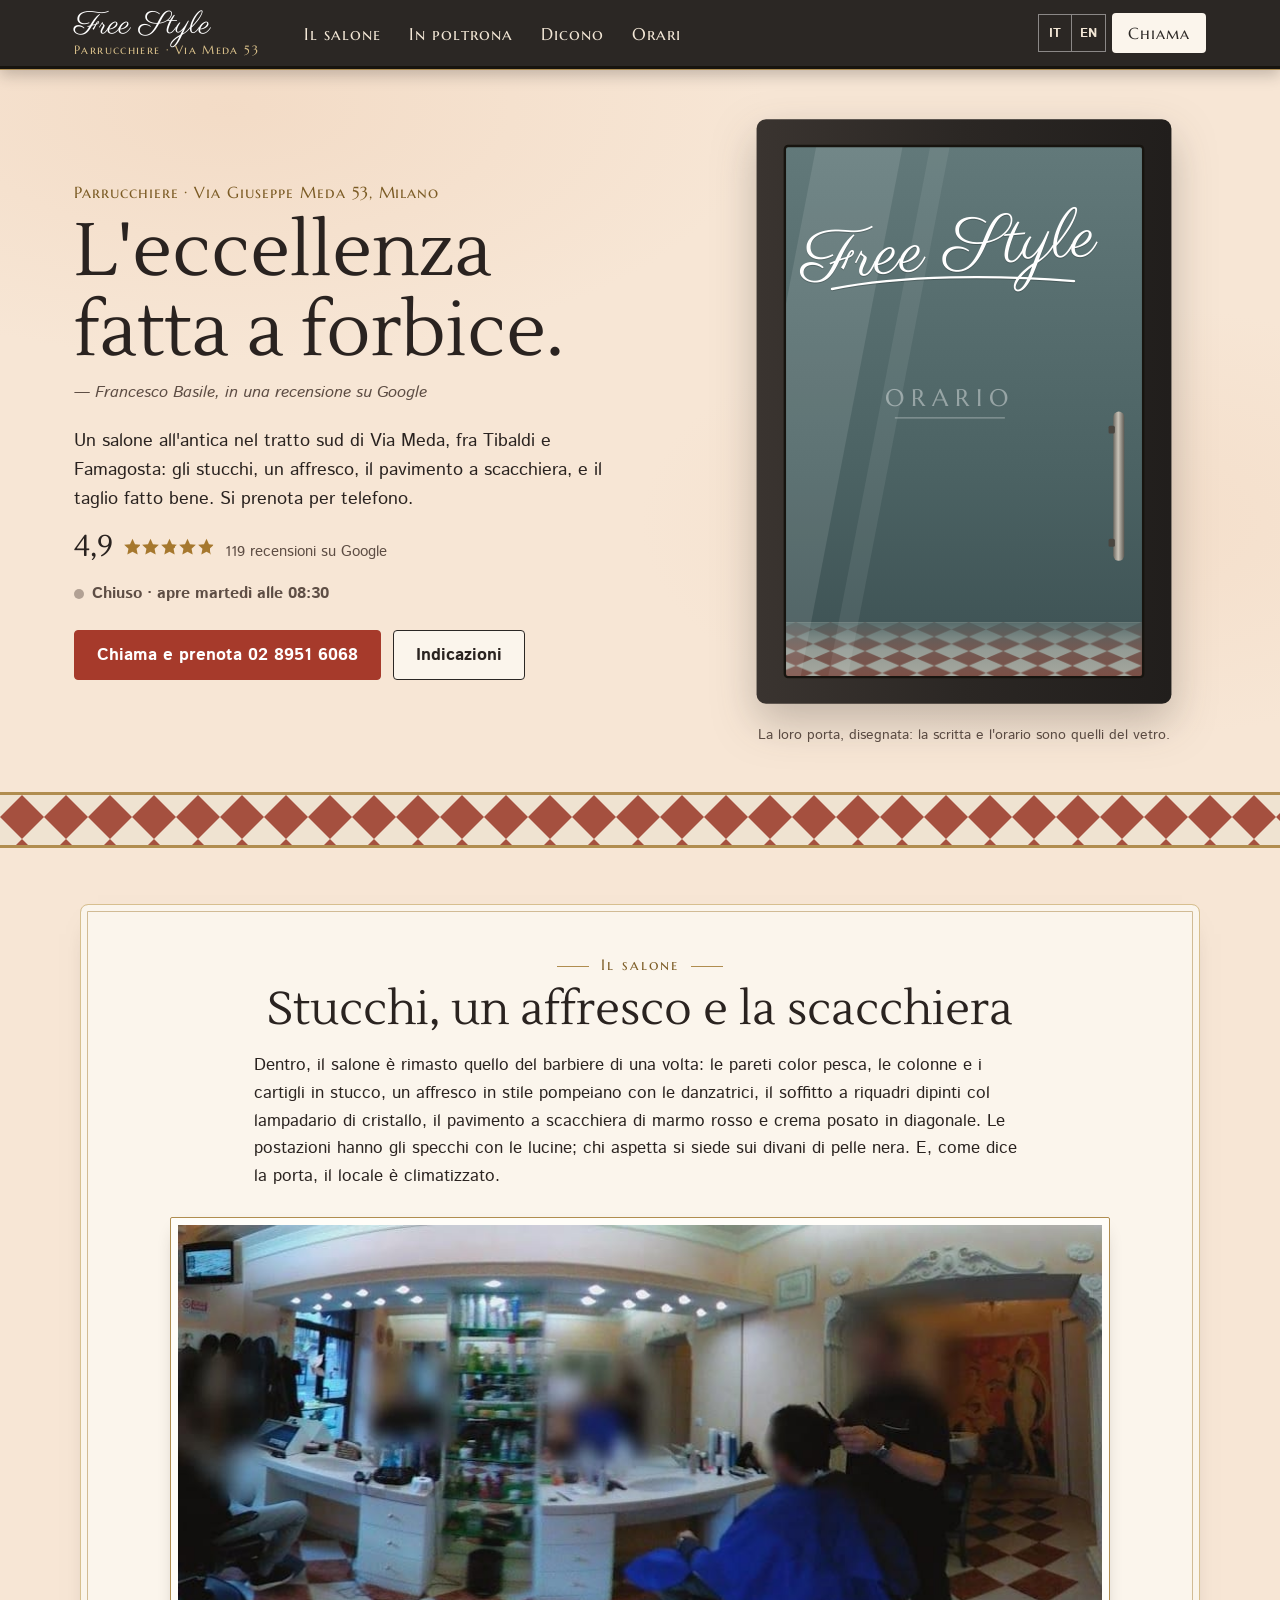
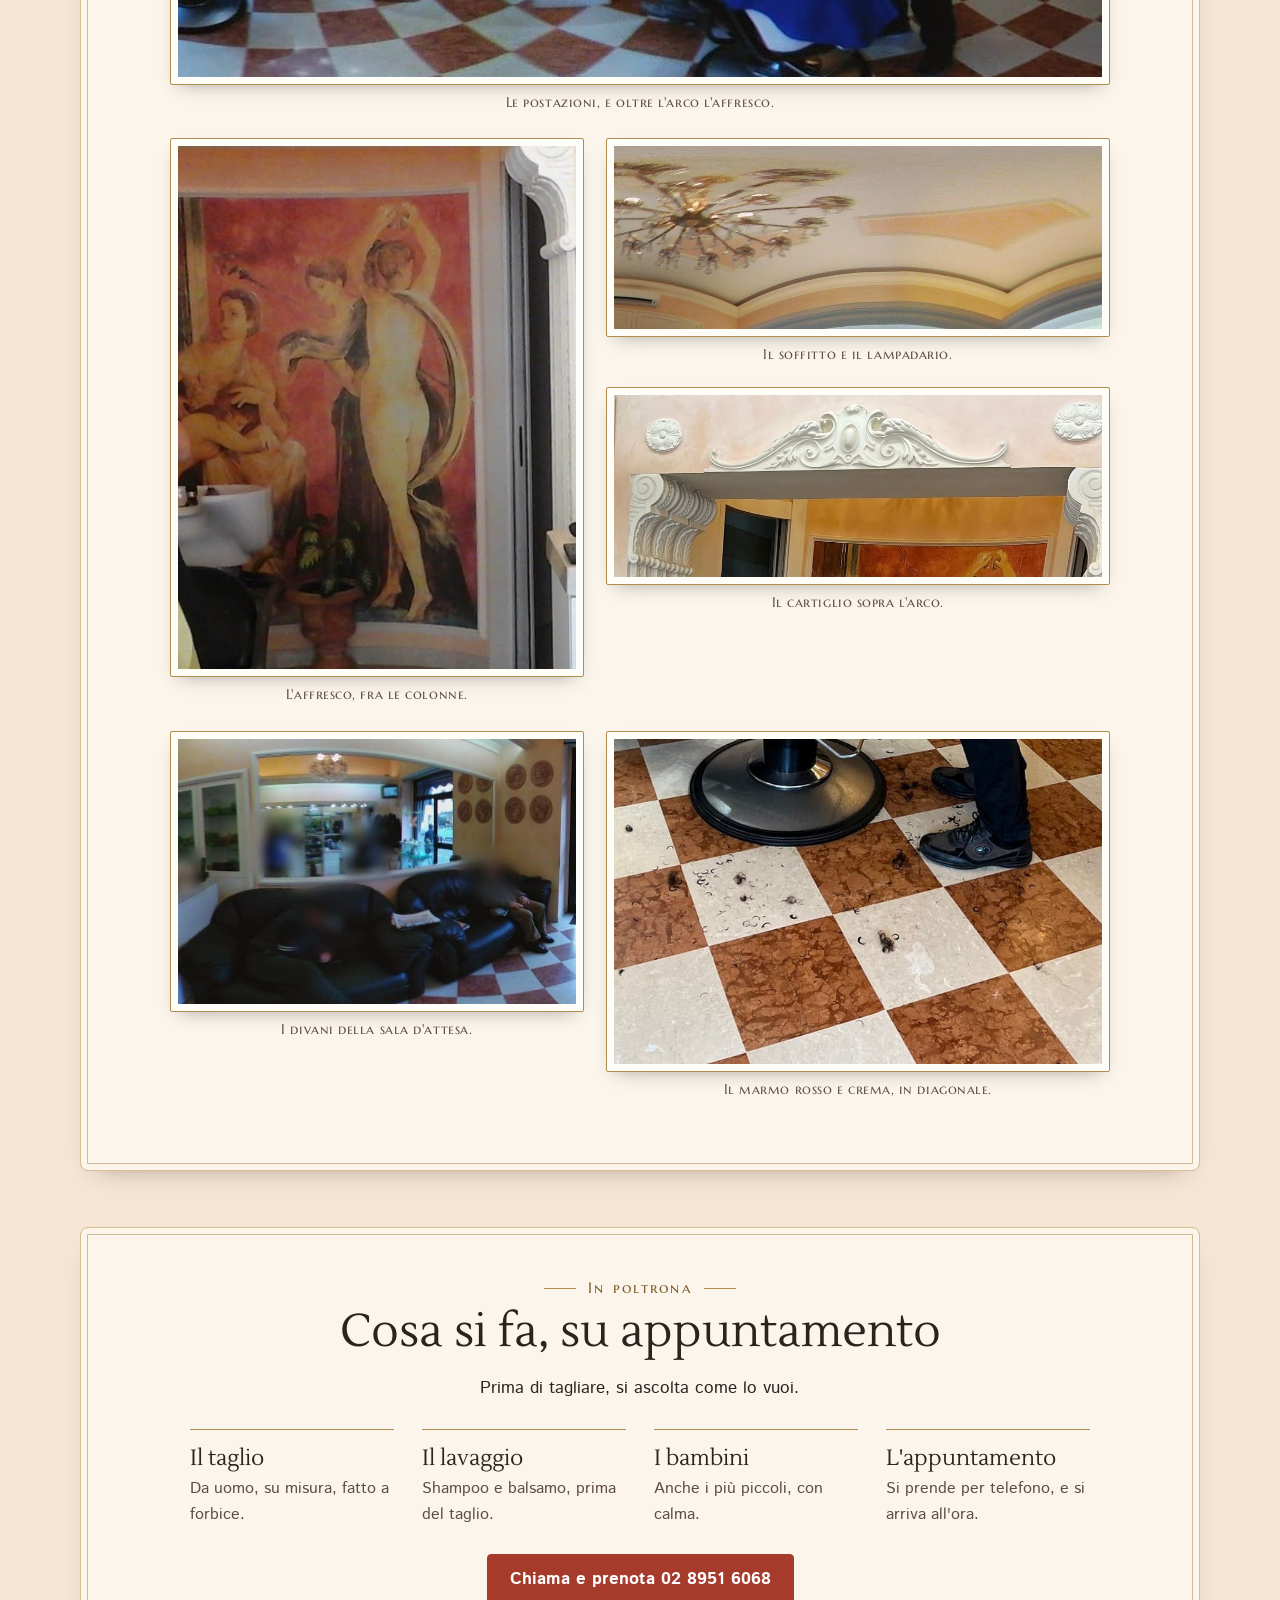
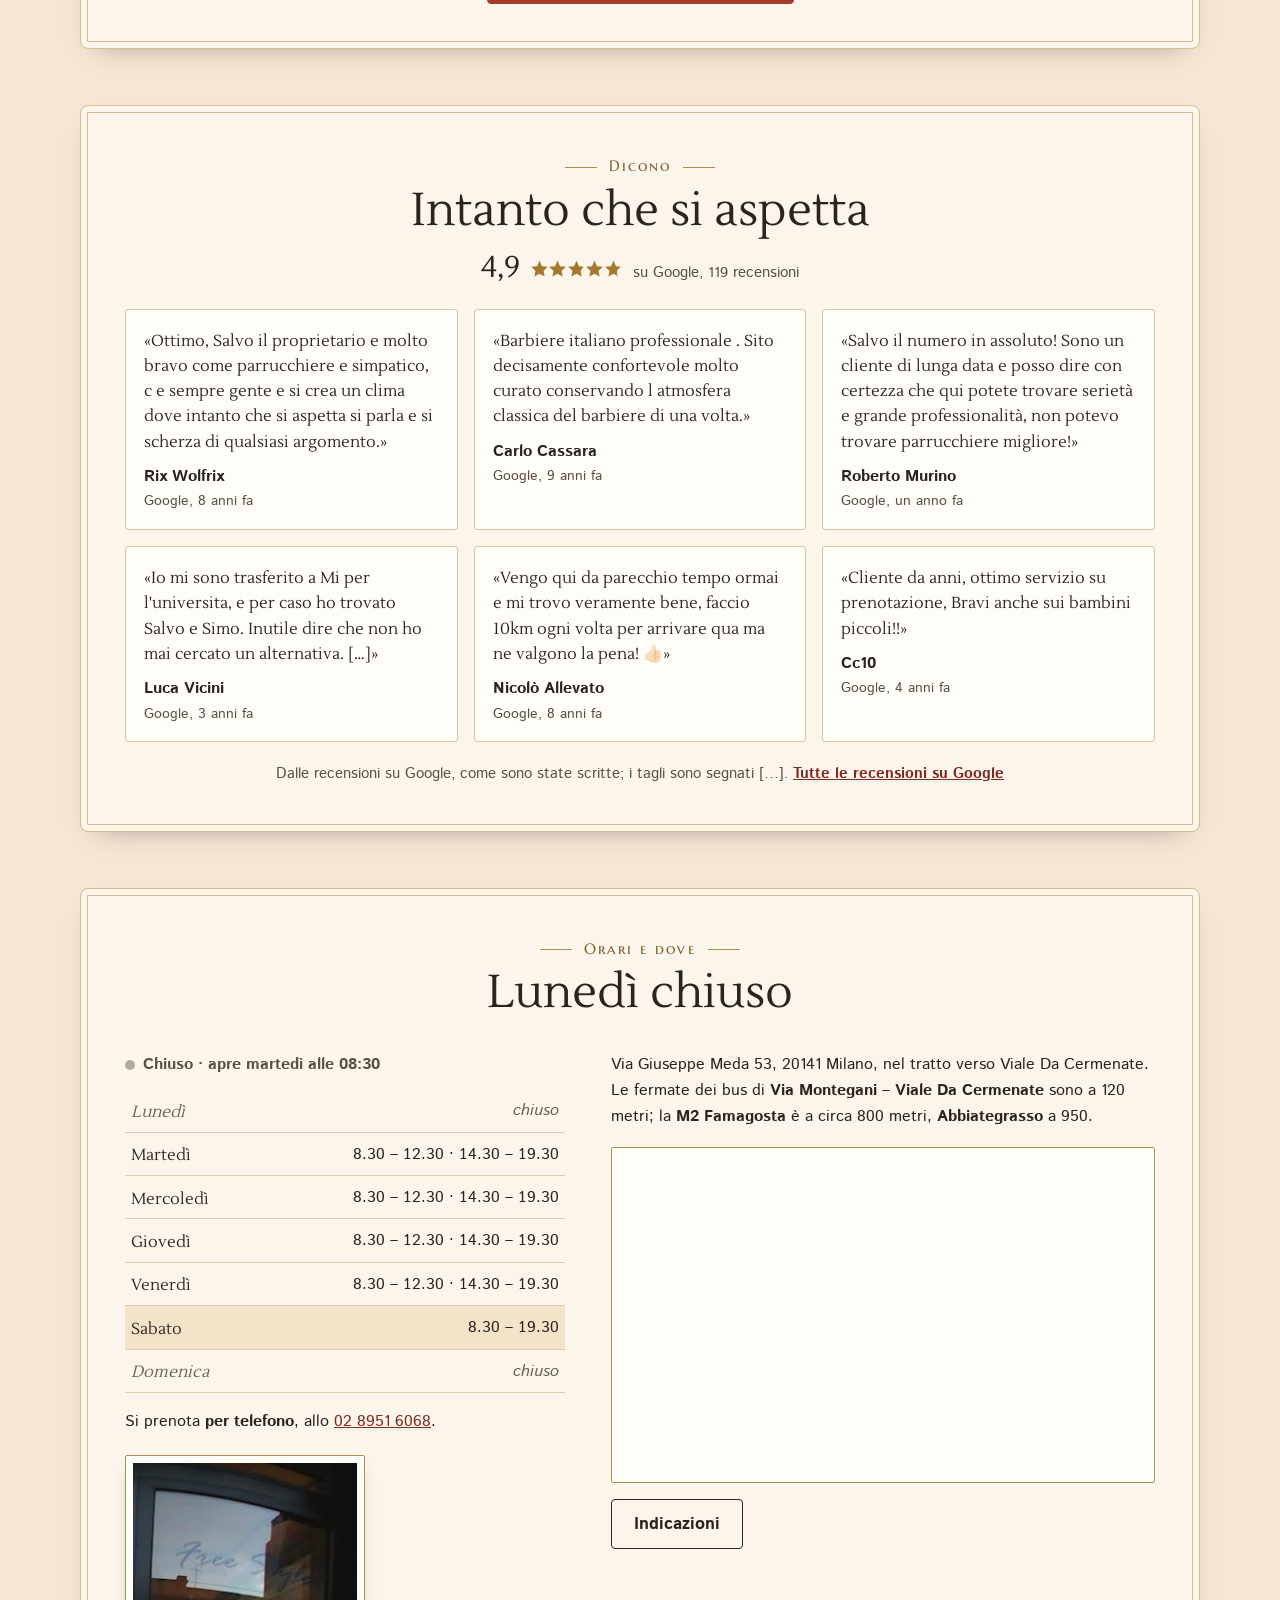
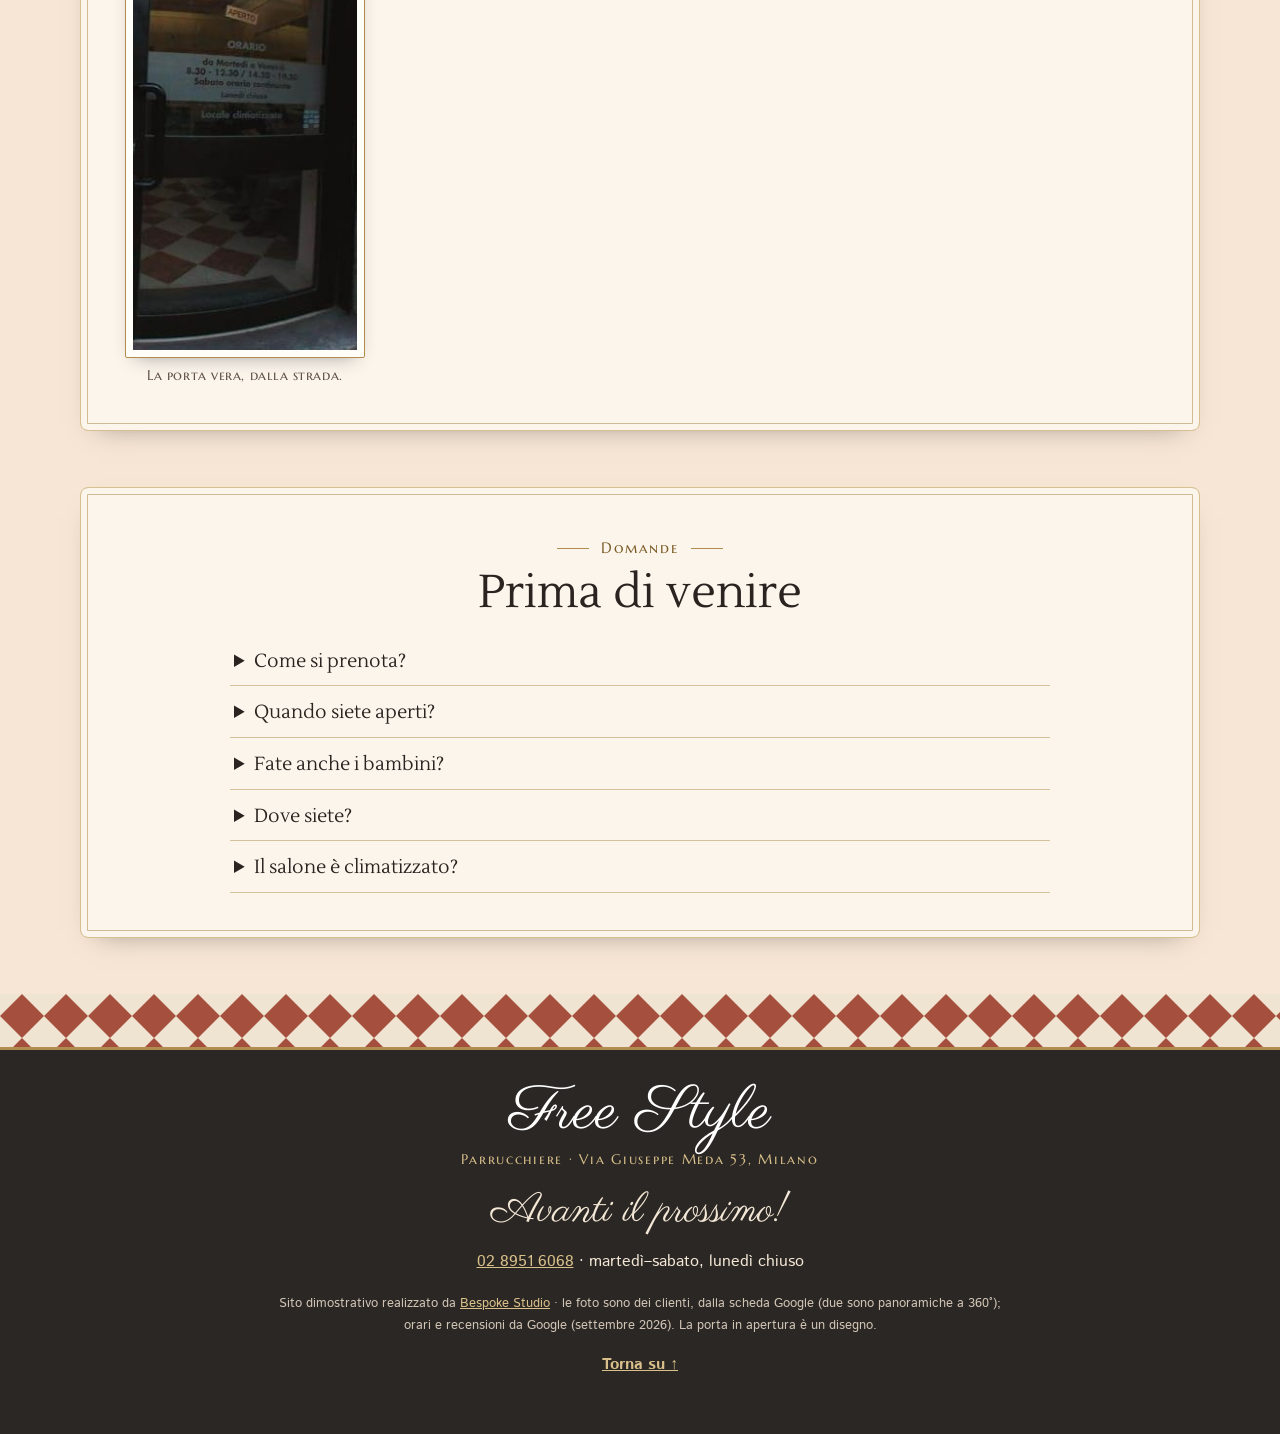
==== index.html @ cf5669c2 "Free Style Milano — l'eccellenza fatta a forbice Il parrucchiere di Via Giuseppe Meda 53: il nome è " ====
<!DOCTYPE html>
<html lang="it" class="no-js">
<head>
<meta charset="utf-8">
<meta name="viewport" content="width=device-width, initial-scale=1">
<script>(function(){var r=document.documentElement;r.classList.remove('no-js');
/* la firma: finché main.js non parte il vetro della porta è vuoto; se il codice non arriva, dopo 2,5 s va allo stato finale */
try{if(!matchMedia('(prefers-reduced-motion: reduce)').matches){r.classList.add('firma-attesa');window.__attesaPorta=setTimeout(function(){r.classList.remove('firma-attesa')},2500)}}catch(e){}})()</script>
<title>Free Style Milano — Parrucchiere in Via Giuseppe Meda 53, Milano</title>
<meta name="description" content="Free Style, il parrucchiere di Via Giuseppe Meda 53 a Milano (Tibaldi, verso Famagosta): il taglio a forbice, il lavaggio, i bambini, in un salone all'antica. 4,9 su 119 recensioni. Si prenota allo 02 8951 6068.">
<link rel="canonical" href="https://rotenzark.github.io/free-style-via-meda/">
<meta property="og:type" content="website">
<meta property="og:title" content="Free Style Milano — L'eccellenza fatta a forbice.">
<meta property="og:description" content="Il parrucchiere di Via Giuseppe Meda 53: un salone all'antica, con gli stucchi, un affresco e il pavimento a scacchiera. Si prenota per telefono.">
<meta property="og:image" content="https://rotenzark.github.io/free-style-via-meda/img/og.jpg">
<meta property="og:url" content="https://rotenzark.github.io/free-style-via-meda/">
<meta property="og:locale" content="it_IT">
<meta name="twitter:card" content="summary_large_image">
<meta name="theme-color" content="#2B2724">
<link rel="icon" href="img/favicon.svg" type="image/svg+xml">
<link rel="icon" href="img/favicon-32.png" sizes="32x32" type="image/png">
<link rel="apple-touch-icon" href="img/apple-touch-icon.png">
<link rel="preconnect" href="https://fonts.googleapis.com">
<link rel="preconnect" href="https://fonts.gstatic.com" crossorigin>
<link href="https://fonts.googleapis.com/css2?family=Istok+Web:ital,wght@0,400;0,700;1,400&amp;family=Lustria&amp;family=Marcellus+SC&amp;family=Parisienne&amp;display=swap" rel="stylesheet">
<link rel="stylesheet" href="css/styles.css?v=1">
<script src="https://cdn.jsdelivr.net/npm/gsap@3.12.5/dist/gsap.min.js" defer></script>
<script src="https://cdn.jsdelivr.net/npm/gsap@3.12.5/dist/ScrollTrigger.min.js" defer></script>
<script src="js/main.js?v=1" defer></script>
<script type="application/ld+json">
{"@context":"https://schema.org","@type":"HairSalon","name":"Free Style Milano","description":"Parrucchiere in Via Giuseppe Meda 53 a Milano, tra Tibaldi e Famagosta: il taglio a forbice, il lavaggio, i bambini, in un salone all'antica.","url":"https://rotenzark.github.io/free-style-via-meda/","image":"https://rotenzark.github.io/free-style-via-meda/img/og.jpg","telephone":"+39 02 8951 6068","address":{"@type":"PostalAddress","streetAddress":"Via Giuseppe Meda 53","postalCode":"20141","addressLocality":"Milano","addressRegion":"MI","addressCountry":"IT"},"geo":{"@type":"GeoCoordinates","latitude":45.43853,"longitude":9.17855},"openingHoursSpecification":[{"@type":"OpeningHoursSpecification","dayOfWeek":["Tuesday","Wednesday","Thursday","Friday"],"opens":"08:30","closes":"12:30"},{"@type":"OpeningHoursSpecification","dayOfWeek":["Tuesday","Wednesday","Thursday","Friday"],"opens":"14:30","closes":"19:30"},{"@type":"OpeningHoursSpecification","dayOfWeek":"Saturday","opens":"08:30","closes":"19:30"}],"aggregateRating":{"@type":"AggregateRating","ratingValue":"4.9","reviewCount":"119","bestRating":"5"}}
</script>
<script type="application/ld+json">
{"@context":"https://schema.org","@type":"FAQPage","mainEntity":[
{"@type":"Question","name":"Come si prenota da Free Style?","acceptedAnswer":{"@type":"Answer","text":"Per telefono, allo 02 8951 6068."}},
{"@type":"Question","name":"Quando è aperto Free Style?","acceptedAnswer":{"@type":"Answer","text":"Dal martedì al venerdì dalle 8.30 alle 12.30 e dalle 14.30 alle 19.30, il sabato con orario continuato dalle 8.30 alle 19.30. Il lunedì e la domenica è chiuso."}},
{"@type":"Question","name":"Fate anche i bambini?","acceptedAnswer":{"@type":"Answer","text":"Sì, anche i più piccoli."}},
{"@type":"Question","name":"Dove si trova il salone?","acceptedAnswer":{"@type":"Answer","text":"In Via Giuseppe Meda 53, nel tratto verso Viale Da Cermenate: le fermate dei bus di Via Montegani sono a 120 metri, la M2 Famagosta a circa 800 metri."}},
{"@type":"Question","name":"Il salone è climatizzato?","acceptedAnswer":{"@type":"Answer","text":"Sì, lo dice anche la porta: locale climatizzato."}}
]}
</script>
</head>
<body>

<a class="salta" href="#contenuto" data-i18n="m.salta">Vai al contenuto</a>

<header class="telaio" id="testata">
  <div class="telaio__dentro">
    <a class="marchio" href="#inizio" aria-label="Free Style Milano, torna all'inizio" data-i18n-aria="m.top">
      <span class="marchio__nome" aria-hidden="true">Free Style</span>
      <span class="marchio__sotto" aria-hidden="true" data-i18n="m.sotto">Parrucchiere · Via Meda 53</span>
    </a>
    <nav id="mainNav" class="voci" aria-label="Le sezioni" data-i18n-aria="m.nav">
      <a href="#salone" data-i18n="n.salone">Il salone</a>
      <a href="#poltrona" data-i18n="n.poltrona">In poltrona</a>
      <a href="#dicono" data-i18n="n.dicono">Dicono</a>
      <a href="#orari" data-i18n="n.orari">Orari</a>
    </nav>
    <div class="telaio__azioni">
      <div class="lingue" role="group" aria-label="Lingua" data-i18n-aria="m.lingua">
        <button type="button" data-lang="it" aria-pressed="true">IT</button>
        <button type="button" data-lang="en" aria-pressed="false">EN</button>
      </div>
      <a class="chiama" href="tel:+390289516068" data-i18n="t.chiama">Chiama</a>
      <button id="burger" class="burger" type="button" aria-expanded="false" aria-controls="menuMobile" aria-label="Apri il menu" data-i18n-aria="m.menu"><span></span><span></span><span></span></button>
    </div>
  </div>
</header>

<nav id="menuMobile" class="menu-mobile" hidden aria-label="Le sezioni" data-i18n-aria="m.nav">
  <a href="#salone" data-i18n="n.salone">Il salone</a>
  <a href="#poltrona" data-i18n="n.poltrona">In poltrona</a>
  <a href="#dicono" data-i18n="n.dicono">Dicono</a>
  <a href="#orari" data-i18n="n.orariDove">Orari e dove</a>
  <a href="#domande" data-i18n="n.domande">Domande</a>
  <a class="menu-mobile__chiama" href="tel:+390289516068"><span data-i18n="t.chiama">Chiama</span> <span class="intero">02 8951 6068</span></a>
</nav>

<main id="contenuto">

  <!-- ══════ L'APERTURA: le parole di un cliente e la loro porta ══════ -->
  <section id="inizio" class="apertura" aria-labelledby="titolo">
    <div class="apertura__testo">
      <p class="apertura__sopra" data-i18n="h.sopra">Parrucchiere · Via Giuseppe Meda 53, Milano</p>
      <h1 id="titolo" class="apertura__titolo" data-i18n="h.titolo">L'eccellenza fatta a forbice.</h1>
      <p class="apertura__chi" data-i18n="h.chi">Francesco Basile, in una recensione su Google</p>
      <p class="apertura__frase" data-i18n="h.testo">Un salone all'antica nel tratto sud di Via Meda, fra Tibaldi e Famagosta: gli stucchi, un affresco, il pavimento a scacchiera, e il taglio fatto bene. Si prenota per telefono.</p>
      <p class="voto"><b class="voto__n">4,9</b> <span class="stelle" aria-hidden="true" style="--voto:.98"></span> <span class="voto__su" data-i18n="h.voto">119 recensioni su Google</span></p>
      <p class="stato" id="orarioStato">Martedì–venerdì 8.30–12.30 e 14.30–19.30, sabato 8.30–19.30</p>
      <div class="apertura__azioni">
        <a class="bottone bottone--pieno" href="tel:+390289516068"><span data-i18n="h.chiama">Chiama e prenota</span>&nbsp;<span class="intero">02 8951 6068</span></a>
        <a class="bottone" href="https://www.google.com/maps/dir/?api=1&amp;destination=Free+Style+Milano%2C+Via+Giuseppe+Meda+53%2C+Milano" target="_blank" rel="noopener" data-i18n="h.indicazioni">Indicazioni</a>
      </div>
    </div>
    <figure class="porta" id="porta" data-firma="fatta">
      <div class="porta__cornice">
        <!--PORTA--><svg class="porta__svg" viewBox="0 0 560 760" role="img" aria-labelledby="portaTitolo portaDesc" xmlns="http://www.w3.org/2000/svg">
  <title id="portaTitolo" data-i18n="po.titolo">La porta di Free Style, in Via Giuseppe Meda 53</title>
  <desc id="portaDesc" data-i18n="po.desc">La porta a vetri del salone, disegnata: sul vetro la scritta Free Style in corsivo bianco e l'adesivo dell'orario, da martedì a venerdì dalle 8.30 alle 12.30 e dalle 14.30 alle 19.30, il sabato orario continuato, il lunedì chiuso, locale climatizzato. Attraverso il vetro si vede il pavimento a scacchiera.</desc>
  <defs>
    <linearGradient id="vetroLuce" x1="0" y1="0" x2="0" y2="1"><stop offset="0" stop-color="#62797A"/><stop offset=".62" stop-color="#4B6263"/><stop offset="1" stop-color="#3C5052"/></linearGradient>
    <linearGradient id="telaioLuce" x1="0" y1="0" x2="1" y2="0"><stop offset="0" stop-color="#3A3430"/><stop offset=".5" stop-color="#2B2724"/><stop offset="1" stop-color="#211E1C"/></linearGradient>
    <linearGradient id="maniglia" x1="0" y1="0" x2="1" y2="0"><stop offset="0" stop-color="#6F6A62"/><stop offset=".45" stop-color="#C9C3B8"/><stop offset="1" stop-color="#5E5A53"/></linearGradient>
    <linearGradient id="sfumaPav" x1="0" y1="0" x2="0" y2="1"><stop offset="0" stop-color="#4B6263" stop-opacity=".92"/><stop offset=".5" stop-color="#4B6263" stop-opacity=".55"/><stop offset="1" stop-color="#3C5052" stop-opacity=".4"/></linearGradient>
    <clipPath id="luceVetro"><rect x="52" y="42" width="456" height="676" rx="4"/></clipPath>
    <pattern id="scacchi" width="44" height="44" patternUnits="userSpaceOnUse" patternTransform="translate(0 648) scale(1 .42)"><rect width="44" height="44" fill="#EDE2D2"/><path d="M22 0L44 22L22 44L0 22Z" fill="#A5503F"/></pattern>
  </defs>
  <rect class="porta__telaio" x="16" y="8" width="528" height="744" rx="12" fill="url(#telaioLuce)"/>
  <g clip-path="url(#luceVetro)">
    <rect x="52" y="42" width="456" height="676" fill="url(#vetroLuce)"/>
    <rect x="52" y="648" width="456" height="70" fill="url(#scacchi)"/>
    <rect x="52" y="648" width="456" height="70" fill="url(#sfumaPav)"/>
    <path class="porta__riflesso" d="M92 42L202 42L72 718L-38 718Z"/>
    <path class="porta__riflesso porta__riflesso--fino" d="M237 42L262 42L132 718L107 718Z"/>
  </g>
  <rect x="52" y="42" width="456" height="676" rx="4" fill="none" stroke="#17140F" stroke-width="3"/>
  <g class="porta__scritta" id="scritta"><text x="262" y="196" transform="rotate(-5 262 196)">Free Style</text><path class="porta__svolazzo" d="M112 224C202 206 322 206 420 214"/></g>
  <g class="porta__adesivo" id="adesivo"><line class="porta__filetto" x1="192" y1="388" x2="332" y2="388"/><text class="porta__riga" id="riga0" x="262" y="372" font-size="30" letter-spacing="9" data-i18n="po.orario">ORARIO</text><text class="porta__riga" id="riga1" x="262" y="424" font-size="23" letter-spacing="1" data-i18n="po.giorni">da Martedì a Venerdì</text><text class="porta__riga" id="riga2" x="262" y="460" font-size="25" letter-spacing="1" data-i18n="po.ore">8.30 - 12.30 / 14.30 - 19.30</text><text class="porta__riga" id="riga3" x="262" y="506" font-size="23" letter-spacing="1" data-i18n="po.sabato">Sabato orario continuato</text><text class="porta__riga" id="riga4" x="262" y="542" font-size="23" letter-spacing="1" data-i18n="po.lunedi">Lunedì chiuso</text><text class="porta__riga" id="riga5" x="262" y="622" font-size="19" letter-spacing="2" data-i18n="po.clima">Locale climatizzato</text></g>
  <rect class="porta__maniglia" x="470" y="380" width="14" height="190" rx="7" fill="url(#maniglia)"/>
  <rect x="464" y="398" width="8" height="10" rx="2" fill="#4A4640"/><rect x="464" y="542" width="8" height="10" rx="2" fill="#4A4640"/>
  <g class="porta__cartello cartello--chiuso" id="cartello" display="none" aria-hidden="true">
    <path class="porta__fili" d="M420 236L360 270M420 236L480 270"/>
    <rect class="porta__targa" x="344" y="270" width="152" height="54" rx="7"/>
    <rect class="porta__targa-bordo" x="349" y="275" width="142" height="44" rx="4"/>
    <text class="porta__stato" id="cartelloTesto" x="420" y="306">CHIUSO</text>
    <circle class="porta__ventosa" cx="420" cy="236" r="7"/>
  </g>
</svg><!--/PORTA-->
      </div>
      <figcaption class="porta__didascalia" data-i18n="po.nota">La loro porta, disegnata: la scritta e l'orario sono quelli del vetro.</figcaption>
    </figure>
  </section>

  <div class="scacchiera" aria-hidden="true"></div>

  <!-- ══════ IL SALONE ══════ -->
  <section id="salone" class="riquadro" aria-labelledby="saloneT">
    <p class="etichetta" data-i18n="s.etichetta">Il salone</p>
    <h2 id="saloneT" class="riquadro__titolo" data-i18n="s.titolo">Stucchi, un affresco e la scacchiera</h2>
    <p class="riquadro__testo" data-i18n="s.testo">Dentro, il salone è rimasto quello del barbiere di una volta: le pareti color pesca, le colonne e i cartigli in stucco, un affresco in stile pompeiano con le danzatrici, il soffitto a riquadri dipinti col lampadario di cristallo, il pavimento a scacchiera di marmo rosso e crema posato in diagonale. Le postazioni hanno gli specchi con le lucine; chi aspetta si siede sui divani di pelle nera. E, come dice la porta, il locale è climatizzato.</p>
    <figure class="reveal quadro quadro--largo"><button type="button" class="foto" data-full="img/salone.jpg" aria-label="Ingrandisci la foto" data-i18n-aria="m.ingrandisci"><img src="img/salone.jpg" width="920" height="450" alt="Il salone: le postazioni con gli specchi e le lucine, le mensole dei prodotti, le poltrone, il pavimento a scacchiera; in fondo, oltre l'arco, l'affresco." data-i18n-alt="a.salone"></button><figcaption data-i18n="c.salone">Le postazioni, e oltre l'arco l'affresco.</figcaption></figure>
    <div class="quadri">
      <figure class="reveal quadro quadro--alto"><button type="button" class="foto" data-full="img/affresco.jpg" aria-label="Ingrandisci la foto" data-i18n-aria="m.ingrandisci"><img src="img/affresco.jpg" width="540" height="710" alt="L'affresco in stile pompeiano: due danzatrici sul fondo rosso, accanto a una colonna ionica in stucco." data-i18n-alt="a.affresco"></button><figcaption data-i18n="c.affresco">L'affresco, fra le colonne.</figcaption></figure>
      <div class="quadri__colonna">
        <figure class="reveal quadro"><button type="button" class="foto" data-full="img/soffitto.jpg" aria-label="Ingrandisci la foto" data-i18n-aria="m.ingrandisci"><img src="img/soffitto.jpg" width="880" height="330" alt="Il soffitto a riquadri dipinti color pesca e il lampadario di cristallo." data-i18n-alt="a.soffitto"></button><figcaption data-i18n="c.soffitto">Il soffitto e il lampadario.</figcaption></figure>
        <figure class="reveal quadro"><button type="button" class="foto" data-full="img/stucchi.jpg" aria-label="Ingrandisci la foto" data-i18n-aria="m.ingrandisci"><img src="img/stucchi.jpg" width="910" height="340" alt="L'arco con le mensole a volute e il cartiglio in stucco; sotto, la cima dell'affresco." data-i18n-alt="a.stucchi"></button><figcaption data-i18n="c.stucchi">Il cartiglio sopra l'arco.</figcaption></figure>
      </div>
    </div>
    <div class="quadri quadri--due">
      <figure class="reveal quadro"><button type="button" class="foto" data-full="img/attesa.jpg" aria-label="Ingrandisci la foto" data-i18n-aria="m.ingrandisci"><img src="img/attesa.jpg" width="645" height="420" alt="La sala d'attesa: i divani di pelle nera, lo specchio lungo, i piatti decorativi alla parete." data-i18n-alt="a.attesa"></button><figcaption data-i18n="c.attesa">I divani della sala d'attesa.</figcaption></figure>
      <figure class="reveal quadro"><button type="button" class="foto" data-full="img/pavimento.jpg" aria-label="Ingrandisci la foto" data-i18n-aria="m.ingrandisci"><img src="img/pavimento.jpg" width="1200" height="448" alt="Il pavimento a scacchiera di marmo rosso e crema, posato in diagonale, con la base di una poltrona." data-i18n-alt="a.pavimento"></button><figcaption data-i18n="c.pavimento">Il marmo rosso e crema, in diagonale.</figcaption></figure>
    </div>
  </section>

  <!-- ══════ IN POLTRONA ══════ -->
  <section id="poltrona" class="riquadro" aria-labelledby="poltronaT">
    <p class="etichetta" data-i18n="p.etichetta">In poltrona</p>
    <h2 id="poltronaT" class="riquadro__titolo" data-i18n="p.titolo">Cosa si fa, su appuntamento</h2>
    <p class="riquadro__testo riquadro__testo--breve" data-i18n="p.testo">Prima di tagliare, si ascolta come lo vuoi.</p>
    <ul class="servizi">
      <li class="servizio"><h3 class="servizio__nome" data-i18n="p.taglio">Il taglio</h3><p data-i18n="p.taglioT">Da uomo, su misura, fatto a forbice.</p></li>
      <li class="servizio"><h3 class="servizio__nome" data-i18n="p.lavaggio">Il lavaggio</h3><p data-i18n="p.lavaggioT">Shampoo e balsamo, prima del taglio.</p></li>
      <li class="servizio"><h3 class="servizio__nome" data-i18n="p.bambini">I bambini</h3><p data-i18n="p.bambiniT">Anche i più piccoli, con calma.</p></li>
      <li class="servizio"><h3 class="servizio__nome" data-i18n="p.appuntamento">L'appuntamento</h3><p data-i18n="p.appuntamentoT">Si prende per telefono, e si arriva all'ora.</p></li>
    </ul>
    <p class="riquadro__azione"><a class="bottone bottone--pieno" href="tel:+390289516068"><span data-i18n="h.chiama">Chiama e prenota</span>&nbsp;<span class="intero">02 8951 6068</span></a></p>
  </section>

  <!-- ══════ DICONO ══════ -->
  <section id="dicono" class="riquadro" aria-labelledby="diconoT">
    <p class="etichetta" data-i18n="r.etichetta">Dicono</p>
    <h2 id="diconoT" class="riquadro__titolo" data-i18n="r.titolo">Intanto che si aspetta</h2>
    <p class="voto voto--centro"><b class="voto__n">4,9</b> <span class="stelle" aria-hidden="true" style="--voto:.98"></span> <span class="voto__su" data-i18n="r.voto">su Google, 119 recensioni</span></p>
    <ul class="recensioni">
      <li class="recensione reveal"><p class="recensione__testo">«Ottimo, Salvo il proprietario e molto bravo come parrucchiere e simpatico, c e sempre gente e si crea un clima dove intanto che si aspetta si parla e si scherza di qualsiasi argomento.»</p><p class="recensione__chi"><b>Rix Wolfrix</b> <span data-i18n="r.a8">Google, 8 anni fa</span></p></li>
      <li class="recensione reveal"><p class="recensione__testo">«Barbiere italiano professionale . Sito decisamente confortevole molto curato conservando l atmosfera classica del barbiere di una volta.»</p><p class="recensione__chi"><b>Carlo Cassara</b> <span data-i18n="r.a9">Google, 9 anni fa</span></p></li>
      <li class="recensione reveal"><p class="recensione__testo">«Salvo il numero in assoluto! Sono un cliente di lunga data e posso dire con certezza che qui potete trovare serietà e grande professionalità, non potevo trovare parrucchiere migliore!»</p><p class="recensione__chi"><b>Roberto Murino</b> <span data-i18n="r.a1">Google, un anno fa</span></p></li>
      <li class="recensione reveal"><p class="recensione__testo">«Io mi sono trasferito a Mi per l'universita, e per caso ho trovato Salvo e Simo. Inutile dire che non ho mai cercato un alternativa. […]»</p><p class="recensione__chi"><b>Luca Vicini</b> <span data-i18n="r.a3">Google, 3 anni fa</span></p></li>
      <li class="recensione reveal"><p class="recensione__testo">«Vengo qui da parecchio tempo ormai e mi trovo veramente bene, faccio 10km ogni volta per arrivare qua ma ne valgono la pena! 👍🏻»</p><p class="recensione__chi"><b>Nicolò Allevato</b> <span data-i18n="r.a8">Google, 8 anni fa</span></p></li>
      <li class="recensione reveal"><p class="recensione__testo">«Cliente da anni, ottimo servizio su prenotazione, Bravi anche sui bambini piccoli!!»</p><p class="recensione__chi"><b>Cc10</b> <span data-i18n="r.a4">Google, 4 anni fa</span></p></li>
    </ul>
    <p class="dicono__nota"><span data-i18n="r.nota">Dalle recensioni su Google, come sono state scritte; i tagli sono segnati […].</span> <a href="https://www.google.com/maps/search/?api=1&amp;query=Free+Style+Milano%2C+Via+Giuseppe+Meda+53%2C+Milano" target="_blank" rel="noopener" data-i18n="r.tutte">Tutte le recensioni su Google</a></p>
  </section>

  <!-- ══════ ORARI E DOVE ══════ -->
  <section id="orari" class="riquadro" aria-labelledby="orariT">
    <p class="etichetta" data-i18n="o.etichetta">Orari e dove</p>
    <h2 id="orariT" class="riquadro__titolo" data-i18n="o.titolo">Lunedì chiuso</h2>
    <div class="orari">
      <div>
        <p class="stato" id="orarioStato2" aria-hidden="true"></p>
        <table class="settimana">
          <caption class="visually-hidden" data-i18n="o.cap">Orari di apertura</caption>
          <tbody>
            <tr data-day="1" class="chiuso"><th scope="row" data-i18n="g.lun">Lunedì</th><td data-i18n="g.chiuso">chiuso</td></tr>
            <tr data-day="2"><th scope="row" data-i18n="g.mar">Martedì</th><td><span class="intero">8.30 – 12.30</span> · <span class="intero">14.30 – 19.30</span></td></tr>
            <tr data-day="3"><th scope="row" data-i18n="g.mer">Mercoledì</th><td><span class="intero">8.30 – 12.30</span> · <span class="intero">14.30 – 19.30</span></td></tr>
            <tr data-day="4"><th scope="row" data-i18n="g.gio">Giovedì</th><td><span class="intero">8.30 – 12.30</span> · <span class="intero">14.30 – 19.30</span></td></tr>
            <tr data-day="5"><th scope="row" data-i18n="g.ven">Venerdì</th><td><span class="intero">8.30 – 12.30</span> · <span class="intero">14.30 – 19.30</span></td></tr>
            <tr data-day="6"><th scope="row" data-i18n="g.sab">Sabato</th><td>8.30 – 19.30</td></tr>
            <tr data-day="0" class="chiuso"><th scope="row" data-i18n="g.dom">Domenica</th><td data-i18n="g.chiuso">chiuso</td></tr>
          </tbody>
        </table>
        <p data-i18n="o.prenota">Si prenota <b>per telefono</b>, allo <a href="tel:+390289516068" class="intero">02 8951 6068</a>.</p>
        <figure class="reveal quadro quadro--porta"><button type="button" class="foto" data-full="img/porta.jpg" aria-label="Ingrandisci la foto" data-i18n-aria="m.ingrandisci"><img src="img/porta.jpg" width="230" height="500" alt="La porta vera, dalla strada: il vetro con la scritta Free Style, il cartellino e l'adesivo dell'orario." data-i18n-alt="a.porta"></button><figcaption data-i18n="c.porta">La porta vera, dalla strada.</figcaption></figure>
      </div>
      <div>
        <p data-i18n="o.dove">Via Giuseppe Meda 53, 20141 Milano, nel tratto verso Viale Da Cermenate. Le fermate dei bus di <b>Via Montegani – Viale Da Cermenate</b> sono a 120 metri; la <b>M2 Famagosta</b> è a circa 800 metri, <b>Abbiategrasso</b> a 950.</p>
        <div class="mappa reveal">
          <iframe title="Mappa: Free Style Milano, Via Giuseppe Meda 53, Milano" data-i18n-title="o.mappa" src="https://maps.google.com/maps?q=Free%20Style%20Milano%2C%20Via%20Giuseppe%20Meda%2053%2C%20Milano&amp;z=16&amp;output=embed" width="600" height="360" loading="lazy" referrerpolicy="no-referrer-when-downgrade"></iframe>
        </div>
        <p class="orari__azioni"><a class="bottone" href="https://www.google.com/maps/dir/?api=1&amp;destination=Free+Style+Milano%2C+Via+Giuseppe+Meda+53%2C+Milano" target="_blank" rel="noopener" data-i18n="h.indicazioni">Indicazioni</a></p>
      </div>
    </div>
  </section>

  <!-- ══════ DOMANDE ══════ -->
  <section id="domande" class="riquadro" aria-labelledby="domandeT">
    <p class="etichetta" data-i18n="q.etichetta">Domande</p>
    <h2 id="domandeT" class="riquadro__titolo" data-i18n="q.titolo">Prima di venire</h2>
    <div class="domande">
      <details><summary data-i18n="q.1">Come si prenota?</summary><p data-i18n="q.1r">Per telefono, allo 02 8951 6068.</p></details>
      <details><summary data-i18n="q.2">Quando siete aperti?</summary><p data-i18n="q.2r">Dal martedì al venerdì dalle 8.30 alle 12.30 e dalle 14.30 alle 19.30, il sabato con orario continuato dalle 8.30 alle 19.30. Il lunedì e la domenica siamo chiusi.</p></details>
      <details><summary data-i18n="q.3">Fate anche i bambini?</summary><p data-i18n="q.3r">Sì, anche i più piccoli.</p></details>
      <details><summary data-i18n="q.4">Dove siete?</summary><p data-i18n="q.4r">In Via Giuseppe Meda 53, nel tratto verso Viale Da Cermenate: le fermate dei bus di Via Montegani sono a 120 metri, la M2 Famagosta a circa 800 metri.</p></details>
      <details><summary data-i18n="q.5">Il salone è climatizzato?</summary><p data-i18n="q.5r">Sì, lo dice anche la porta: locale climatizzato.</p></details>
    </div>
  </section>

</main>

<footer class="piede">
  <div class="scacchiera scacchiera--soglia" aria-hidden="true"></div>
  <div class="piede__dentro">
    <p class="piede__nome">Free Style</p>
    <p class="piede__sotto" data-i18n="z.sotto">Parrucchiere · Via Giuseppe Meda 53, Milano</p>
    <p class="piede__frase" data-i18n="z.frase">Avanti il prossimo!</p>
    <p class="piede__dove"><a href="tel:+390289516068" class="intero">02 8951 6068</a> · <span data-i18n="z.orario">martedì–sabato, lunedì chiuso</span></p>
    <p class="piede__cred" data-i18n="z.cred">Sito dimostrativo realizzato da <a href="https://bespokestud.io" rel="noopener">Bespoke Studio</a> · le foto sono dei clienti, dalla scheda Google (due sono panoramiche a 360°); orari e recensioni da Google (settembre 2026). La porta in apertura è un disegno.</p>
    <p><a class="piede__su" href="#inizio" data-i18n="z.su">Torna su ↑</a></p>
  </div>
</footer>

<div id="actionBar" class="action-bar">
  <a href="tel:+390289516068"><span data-i18n="t.chiama">Chiama</span></a>
  <a href="https://www.google.com/maps/dir/?api=1&amp;destination=Free+Style+Milano%2C+Via+Giuseppe+Meda+53%2C+Milano" target="_blank" rel="noopener"><span data-i18n="h.indicazioni">Indicazioni</span></a>
</div>

<div id="lightbox" hidden role="dialog" aria-modal="true" aria-label="Foto ingrandita" data-i18n-aria="m.lightbox">
  <button id="lightboxClose" type="button" aria-label="Chiudi" data-i18n-aria="m.chiudi">×</button>
  <img id="lightboxImg" src="" alt="">
</div>

</body>
</html>
---- css/styles.css ----
/* PLUMBING_V 1 — reset tecnico canonico (Toolkit/boilerplate/plumbing.css) */
[hidden] { display: none !important; }
img { max-width: 100%; height: auto; }
@media (prefers-reduced-motion: reduce) {
  *, *::before, *::after { animation-duration: 0.01ms !important; animation-iteration-count: 1 !important; transition-duration: 0.01ms !important; scroll-behavior: auto !important; }
}

/* ══════════ FREE STYLE MILANO — «L'eccellenza fatta a forbice.» ══════════
   Il nome è «Free Style», scritto a mano in corsivo sul vetro della loro porta; il salone è all'antica: pareti pesca, stucchi,
   un affresco pompeiano, il lampadario di cristallo, il pavimento a scacchiera di marmo rosso e crema in diagonale. La testata
   è il telaio scuro della porta, la firma in apertura è la porta stessa (_fsm_porta.mjs), i capitoli sono riquadri di stucco
   sul muro pesca, la scacchiera fa da soglia. */
:root {
  --muro: #F7E6D5;
  --muro-2: #F1D7C0;
  --stucco: #FBF5EC;
  --carta: #FFFDF8;
  --oro: #B08D4F;
  --oro-chiaro: #D9C08A;
  --oro-scuro: #7B5B24;
  --pompei: #A63A2B;
  --pompei-scuro: #7E2A1F;
  --telaio: #2B2724;
  --inchiostro: #2A2320;
  --inchiostro-2: #5E4E45;
  --verde: #2E6B4F;
  --f-titoli: 'Lustria', Georgia, 'Times New Roman', serif;
  --f-maiusc: 'Marcellus SC', 'Lustria', Georgia, serif;
  --f-corsivo: 'Parisienne', 'Segoe Script', 'Brush Script MT', cursive; /* solo parole, mai cifre */
  --f-testo: 'Istok Web', 'Segoe UI', Arial, sans-serif;
  --gutter: 16px;
  --testata-h: 64px;
  /* il pavimento: la scacchiera di marmo rosso e crema posata in diagonale (rombi) */
  --scacchi: url("data:image/svg+xml,%3Csvg xmlns='http://www.w3.org/2000/svg' width='44' height='44'%3E%3Crect width='44' height='44' fill='%23EFE3D1'/%3E%3Cpath d='M22 0L44 22L22 44L0 22Z' fill='%23A5503F'/%3E%3C/svg%3E");
}
@media (min-width: 760px) { :root { --gutter: 24px; } }

*, *::before, *::after { box-sizing: border-box; }
html { scroll-behavior: smooth; -webkit-text-size-adjust: 100%; }
/* il muro pesca, spatolato: due velature appena più calde */
body {
  margin: 0; color: var(--inchiostro); font: 400 1rem/1.65 var(--f-testo);
  background-color: var(--muro);
  background-image: radial-gradient(ellipse 60% 40% at 18% 12%, rgba(241, 215, 192, .7), transparent 70%), radial-gradient(ellipse 50% 35% at 85% 58%, rgba(241, 215, 192, .55), transparent 70%);
  background-attachment: fixed;
}
a { color: var(--pompei-scuro); }
b, strong { font-weight: 700; }
.salta { position: absolute; left: 12px; top: -60px; z-index: 100; padding: 10px 16px; background: #fff; color: var(--inchiostro); font-weight: 700; text-decoration: none; }
.salta:focus { top: 10px; }
.visually-hidden { position: absolute !important; width: 1px; height: 1px; overflow: hidden; clip: rect(0 0 0 0); white-space: nowrap; }
section[id] { scroll-margin-top: calc(var(--testata-h) + 14px); }
.intero { white-space: nowrap; }
:focus-visible { outline: 3px solid var(--pompei); outline-offset: 2px; }
/* finché i caratteri non arrivano il ripiego è più largo: una parola lunga va a capo invece di uscire (riserva-check, #233) */
h1, h2, h3, .marchio__nome, .piede__nome, .piede__frase { overflow-wrap: anywhere; }

/* ── la testata: il telaio scuro della porta ── */
.telaio { position: sticky; top: 0; z-index: 50; background: var(--telaio); color: #F3E7D6; border-bottom: 3px solid #17140F; box-shadow: 0 1px 0 var(--oro), 0 6px 14px rgba(43, 39, 36, .25); }
.telaio__dentro { display: flex; align-items: center; gap: 10px; max-width: 1180px; margin: 0 auto; padding: 8px var(--gutter); }
.marchio { display: flex; flex-direction: column; min-width: 0; flex: 1 1 auto; color: #fff; text-decoration: none; }
.marchio__nome { font: 400 1.75rem/1.1 var(--f-corsivo); color: #fff; }
.marchio__sotto { display: none; font: 400 .72rem/1.3 var(--f-maiusc); letter-spacing: .12em; color: var(--oro-chiaro); }
.voci { display: none; }
.telaio__azioni { margin-left: auto; display: flex; align-items: center; gap: 6px; flex: none; }
.lingue { display: flex; }
.lingue button { min-width: 34px; min-height: 38px; padding: 0 5px; border: 1px solid rgba(255, 255, 255, .45); background: transparent; color: #F3E7D6; font: 700 .82rem var(--f-testo); cursor: pointer; }
.lingue button + button { border-left: 0; }
.lingue button.is-on { background: #F3E7D6; color: var(--telaio); }
.chiama { display: none; align-items: center; min-height: 40px; padding: 0 16px; border-radius: 4px; background: var(--stucco); color: var(--telaio); font: 400 1rem var(--f-maiusc); letter-spacing: .06em; text-decoration: none; }
.chiama:hover { background: #fff; }
.burger { display: inline-flex; flex-direction: column; justify-content: center; gap: 5px; width: 44px; height: 44px; padding: 10px; border: 1px solid rgba(255, 255, 255, .45); border-radius: 4px; background: transparent; cursor: pointer; }
.burger span { display: block; height: 2px; background: #fff; transition: transform .2s, opacity .2s; }
.burger[aria-expanded="true"] span:nth-child(1) { transform: translateY(7px) rotate(45deg); }
.burger[aria-expanded="true"] span:nth-child(2) { opacity: 0; }
.burger[aria-expanded="true"] span:nth-child(3) { transform: translateY(-7px) rotate(-45deg); }
.menu-mobile { position: fixed; top: var(--testata-h); left: 0; right: 0; z-index: 49; max-height: calc(100vh - var(--testata-h)); overflow-y: auto; padding: 10px var(--gutter) 22px; background: var(--stucco); border-bottom: 3px solid var(--telaio); box-shadow: 0 10px 24px rgba(43, 39, 36, .3); }
.menu-mobile a { display: block; padding: 12px 2px 10px; border-bottom: 1px solid rgba(176, 141, 79, .4); color: var(--inchiostro); font: 400 1.25rem/1.3 var(--f-titoli); text-decoration: none; }
.menu-mobile__chiama { display: flex !important; justify-content: center; gap: 8px; margin-top: 14px; border: 0 !important; border-radius: 4px; background: var(--pompei); color: #fff !important; font-family: var(--f-maiusc) !important; }

/* ── l'apertura ── */
.apertura { display: grid; gap: 34px; max-width: 1180px; margin: 0 auto; padding: 32px var(--gutter) 34px; }
.apertura__sopra { margin: 0; font: 400 1rem/1.4 var(--f-maiusc); letter-spacing: .06em; color: var(--oro-scuro); }
.apertura__titolo { margin: 10px 0 8px; font: 400 clamp(2.6rem, 1.7rem + 3.9vw, 4.6rem)/1.08 var(--f-titoli); color: var(--inchiostro); text-wrap: balance; }
.apertura__chi { margin: 0 0 20px; font-style: italic; color: var(--inchiostro-2); }
.apertura__chi::before { content: '— '; }
.apertura__frase { max-width: 32em; margin: 0 0 18px; font-size: 1.1rem; }
.voto { display: flex; flex-wrap: wrap; align-items: baseline; gap: 2px 10px; margin: 0; }
.voto__n { font: 400 1.9rem/1 var(--f-titoli); color: var(--inchiostro); }
.voto__su { color: var(--inchiostro-2); font-size: .95rem; }
/* le stelle: una maschera SVG ripetuta e un gradiente fino a --voto (niente testo tagliato, #232) */
.stelle { --piena: #A6782E; --vuota: #DCCBB2; display: inline-block; width: 5.5em; height: 1.05em; font-size: 1.05rem; vertical-align: -.1em; background: linear-gradient(90deg, var(--piena) calc(var(--voto, 1) * 100%), var(--vuota) 0); -webkit-mask: url("data:image/svg+xml,%3Csvg xmlns='http://www.w3.org/2000/svg' viewBox='0 0 22 21'%3E%3Cpath d='M11 1l2.9 6.2 6.8.8-5 4.6 1.3 6.7L11 16l-6 3.3 1.3-6.7-5-4.6 6.8-.8z'/%3E%3C/svg%3E") 0 0 / 1.1em 1.05em repeat-x; mask: url("data:image/svg+xml,%3Csvg xmlns='http://www.w3.org/2000/svg' viewBox='0 0 22 21'%3E%3Cpath d='M11 1l2.9 6.2 6.8.8-5 4.6 1.3 6.7L11 16l-6 3.3 1.3-6.7-5-4.6 6.8-.8z'/%3E%3C/svg%3E") 0 0 / 1.1em 1.05em repeat-x; }
.stato { display: inline-flex; align-items: center; gap: 8px; margin: 16px 0 0; font-weight: 700; color: var(--inchiostro-2); }
.stato::before { content: ''; width: 10px; height: 10px; border-radius: 50%; background: currentColor; opacity: .45; flex: none; }
.stato.is-aperto::before { background: var(--verde); opacity: 1; box-shadow: 0 0 0 3px rgba(46, 107, 79, .22); }
.apertura__azioni { display: flex; flex-wrap: wrap; gap: 12px; margin-top: 22px; }
.bottone { display: inline-flex; align-items: center; justify-content: center; min-height: 50px; padding: 0 22px; border: 1.5px solid var(--telaio); border-radius: 4px; background: var(--stucco); color: var(--inchiostro); font: 700 1.04rem/1.1 var(--f-testo); text-decoration: none; transition: background .15s, color .15s; }
.bottone:hover { background: var(--telaio); color: #fff; }
.bottone--pieno { background: var(--pompei); border-color: var(--pompei); color: #fff; }
.bottone--pieno:hover { background: var(--pompei-scuro); border-color: var(--pompei-scuro); }

/* ── la firma: la porta ── */
.porta { margin: 0; }
.porta__cornice { max-width: 440px; margin: 0 auto; filter: drop-shadow(0 18px 22px rgba(43, 39, 36, .26)); }
.porta__svg { display: block; width: 100%; height: auto; }
.porta__didascalia { max-width: 30em; margin: 14px auto 0; font-size: .9rem; color: var(--inchiostro-2); text-align: center; }

/* ── la scacchiera: il pavimento fa da soglia ── */
.scacchiera { height: 56px; background: var(--scacchi) 0 0 / 44px 44px; border-top: 3px solid var(--oro); border-bottom: 3px solid var(--oro); }

/* ── i capitoli: riquadri di stucco sul muro ── */
.riquadro { width: min(1120px, 100% - 2 * var(--gutter)); margin: 40px auto; padding: 38px 20px 34px; border: 1px solid #D7BF8F; border-radius: 8px; background: var(--stucco); box-shadow: inset 0 0 0 6px var(--stucco), inset 0 0 0 7px rgba(176, 141, 79, .55), 0 12px 26px -18px rgba(43, 39, 36, .5); }
.etichetta { margin: 0; font: 400 .95rem/1.3 var(--f-maiusc); letter-spacing: .14em; color: var(--oro-scuro); text-align: center; }
.etichetta::before, .etichetta::after { content: ''; display: inline-block; width: 32px; height: 1px; margin: 0 12px; background: var(--oro); vertical-align: middle; }
.riquadro__titolo { margin: 8px 0 16px; font: 400 clamp(2rem, 1.5rem + 2vw, 2.9rem)/1.15 var(--f-titoli); text-align: center; text-wrap: balance; }
.riquadro__testo { max-width: 46em; margin: 0 auto 26px; font-size: 1.05rem; }
.riquadro__azione { margin: 26px 0 0; text-align: center; }
.riquadro__testo--breve { text-align: center; }

/* le foto: quadri appesi al muro, nella cornice d'oro sottile */
figure { margin: 0; }
.foto { display: block; width: 100%; padding: 7px; border: 1px solid var(--oro); border-radius: 2px; background: var(--carta); cursor: zoom-in; box-shadow: 0 8px 18px -10px rgba(43, 39, 36, .45); }
.foto img { display: block; width: 100%; height: 100%; object-fit: cover; }
.quadro figcaption { margin-top: 9px; font: 400 .86rem/1.35 var(--f-maiusc); letter-spacing: .04em; color: var(--inchiostro-2); text-align: center; }
.quadro--largo { max-width: 940px; margin: 0 auto 26px; }
.quadri { display: grid; gap: 22px; margin: 0 auto 26px; max-width: 940px; }
.quadri__colonna { display: grid; gap: 22px; align-content: start; }
.quadri--due .foto img { aspect-ratio: 3 / 2; }
.quadro--porta { max-width: 240px; margin: 20px 0 0; }

/* in poltrona */
.servizi { display: grid; gap: 18px 28px; max-width: 900px; margin: 0 auto; padding: 0; list-style: none; }
.servizio { padding-top: 14px; border-top: 1px solid var(--oro); }
.servizio__nome { margin: 0 0 4px; font: 400 1.4rem/1.25 var(--f-titoli); }
.servizio p { margin: 0; color: var(--inchiostro-2); }

/* dicono */
.voto--centro { justify-content: center; margin: 0 0 22px; }
.recensioni { display: grid; gap: 16px; margin: 0; padding: 0; list-style: none; }
.recensione { padding: 18px 18px 16px; border: 1px solid rgba(176, 141, 79, .5); border-radius: 4px; background: var(--carta); }
.recensione__testo { margin: 0 0 10px; font: 400 1.02rem/1.55 var(--f-titoli); }
.recensione__chi { margin: 0; font-size: .86rem; color: var(--inchiostro-2); }
.recensione__chi b { display: block; font-size: 1rem; color: var(--inchiostro); }
.dicono__nota { margin: 20px 0 0; font-size: .92rem; color: var(--inchiostro-2); text-align: center; }
.dicono__nota a { font-weight: 700; }

/* orari e dove */
.orari { display: grid; gap: 26px; }
.settimana { width: 100%; max-width: 440px; margin: 10px 0 16px; border-collapse: collapse; }
.settimana th { padding: 9px 6px 7px; text-align: left; font: 400 1.02rem/1.3 var(--f-titoli); }
.settimana td { padding: 9px 6px 7px; text-align: right; font-variant-numeric: tabular-nums; }
.settimana tr { border-bottom: 1px solid rgba(176, 141, 79, .4); }
.settimana tr.chiuso th, .settimana tr.chiuso td { color: #6E5E54; font-style: italic; }
.settimana tr.is-today { background: #F3E3C8; }
.orari__azioni { margin: 16px 0 0; }
.mappa { margin-top: 14px; padding: 7px; border: 1px solid var(--oro); border-radius: 2px; background: var(--carta); }
.mappa iframe { display: block; width: 100%; height: 320px; border: 0; }

/* domande */
.domande { max-width: 820px; margin: 0 auto; }
.domande details { border-bottom: 1px solid rgba(176, 141, 79, .5); }
.domande summary { padding: 14px 4px 12px; font: 400 1.18rem/1.3 var(--f-titoli); cursor: pointer; }
.domande details p { max-width: 46em; margin: 0 0 16px; padding: 0 4px; }

/* ── la chiusura: la soglia a scacchiera e il telaio ── */
.piede { margin-top: 50px; background: var(--telaio); color: #F3E7D6; }
.scacchiera--soglia { border-top: 0; }
.piede__dentro { max-width: 900px; margin: 0 auto; padding: 30px var(--gutter) 96px; text-align: center; }
.piede__nome { margin: 0; font: 400 clamp(2.8rem, 2.2rem + 2.6vw, 3.8rem)/1.1 var(--f-corsivo); color: #fff; }
.piede__sotto { margin: 4px 0 0; font: 400 .9rem/1.3 var(--f-maiusc); letter-spacing: .12em; color: var(--oro-chiaro); }
.piede__frase { margin: 18px 0 12px; font: 400 clamp(1.9rem, 1.5rem + 2vw, 2.6rem)/1.2 var(--f-corsivo); color: #F3E7D6; }
.piede__dove { margin: 0 0 16px; }
.piede a { color: var(--oro-chiaro); }
.piede__cred { max-width: 54em; margin: 0 auto 10px; font-size: .84rem; color: #CFC3B4; }
.piede__su { font-weight: 700; }

/* ── reveal (plumbing) ── */
.js .reveal { opacity: 0; }
.js .reveal.in-view { opacity: 1; }
html:not(.js) .reveal { opacity: 1; }
.reduced-motion .reveal { opacity: 1 !important; }

/* ── la barra e la lightbox ── */
.action-bar { position: fixed; left: 0; right: 0; bottom: 0; z-index: 40; display: grid; grid-template-columns: 1fr 1fr; background: var(--telaio); transform: translateY(100%); transition: transform .25s; }
.action-bar.is-visible { transform: translateY(0); }
.action-bar a { display: flex; align-items: center; justify-content: center; min-height: 54px; color: #fff; font: 400 1.1rem var(--f-maiusc); letter-spacing: .06em; text-decoration: none; }
.action-bar a:first-child { background: var(--pompei); }
#lightbox { position: fixed; inset: 0; z-index: 90; display: flex; align-items: center; justify-content: center; padding: 24px; background: rgba(43, 39, 36, .94); }
#lightbox[hidden] { display: none !important; }
#lightbox img { width: auto; max-width: min(1400px, 100%); max-height: 88vh; }
#lightboxClose { position: absolute; top: 14px; right: 16px; width: 48px; height: 48px; border: 1px solid rgba(255, 255, 255, .6); border-radius: 50%; background: transparent; color: #fff; font-size: 32px; line-height: 1; cursor: pointer; }

/* ── le larghezze ── */
@media (max-width: 359px) {
  .telaio__dentro { gap: 6px; }
  .marchio__nome { font-size: 1.55rem; }
  .lingue button { min-width: 31px; }
}
@media (min-width: 420px) {
  .marchio__sotto { display: block; }
}
@media (min-width: 560px) {
  .chiama { display: inline-flex; }
  .servizi { grid-template-columns: 1fr 1fr; }
  .quadri--due { grid-template-columns: 1fr 1fr; }
}
@media (min-width: 760px) {
  .action-bar { display: none; }
  .piede__dentro { padding-bottom: 40px; }
  .riquadro { margin: 56px auto; padding: 50px 44px 44px; }
  .quadri { grid-template-columns: minmax(0, .82fr) minmax(0, 1fr); }
  .recensioni { grid-template-columns: 1fr 1fr; }
  .orari { grid-template-columns: minmax(0, .9fr) minmax(0, 1.1fr); gap: 40px; }
}
@media (min-width: 1040px) {
  :root { --testata-h: 72px; }
  .telaio__dentro { gap: 16px; }
  .marchio { flex: none; }
  .marchio__nome { font-size: 2rem; }
  .voci { display: flex; flex-wrap: wrap; gap: 4px 26px; margin-left: 28px; }
  .voci a { padding: 4px 1px 2px; color: #F3E7D6; font: 400 1.05rem var(--f-maiusc); letter-spacing: .06em; text-decoration: none; }
  .voci a:hover, .voci a[aria-current="true"] { color: var(--oro-chiaro); text-decoration: underline; text-decoration-thickness: 1px; text-underline-offset: 6px; }
  .burger { display: none; }
  .apertura { grid-template-columns: minmax(0, 1fr) minmax(0, .82fr); align-items: center; gap: 56px; padding-top: 44px; padding-bottom: 44px; }
  .servizi { grid-template-columns: repeat(4, 1fr); }
  .recensioni { grid-template-columns: repeat(3, 1fr); }
}

/*PORTA*/
/* generato da _fsm_porta.mjs: il disegno della porta e il suo stato d'attesa, solo dentro .porta__svg */
.porta__riflesso { fill: #FFFFFF; opacity: .1; }
.porta__riflesso--fino { opacity: .07; }
.porta__scritta text { font: 400 88px 'Parisienne', 'Segoe Script', cursive; fill: #FFFFFF; text-anchor: middle; }
.porta__svolazzo { fill: none; stroke: #FFFFFF; stroke-width: 3; stroke-linecap: round; }
.porta__scritta { filter: drop-shadow(0 1px 1px rgba(20, 30, 30, .35)); }
.porta__riga { font-family: 'Marcellus SC', 'Lustria', Georgia, serif; fill: #FFFFFF; text-anchor: middle; }
.porta__filetto { stroke: #FFFFFF; stroke-width: 1.5; stroke-opacity: .85; }
.porta__fili { fill: none; stroke: #3A3430; stroke-width: 2; }
.porta__targa { fill: #FBF5EC; stroke: #2B2724; stroke-width: 2; }
.porta__targa-bordo { fill: none; stroke: #B08D4F; stroke-width: 1.5; }
.porta__stato { font: 400 27px 'Marcellus SC', 'Lustria', Georgia, serif; letter-spacing: 4px; text-anchor: middle; }
.cartello--aperto .porta__stato { fill: #2E6B4F; }
.cartello--chiuso .porta__stato { fill: #A63A2B; }
.porta__ventosa { fill: #D8D3CA; stroke: #8A857C; stroke-width: 2; }
.firma-attesa .porta__svg .porta__scritta, .firma-attesa .porta__svg .porta__adesivo, .firma-attesa .porta__svg .porta__cartello { opacity: 0; }
/*/PORTA*/
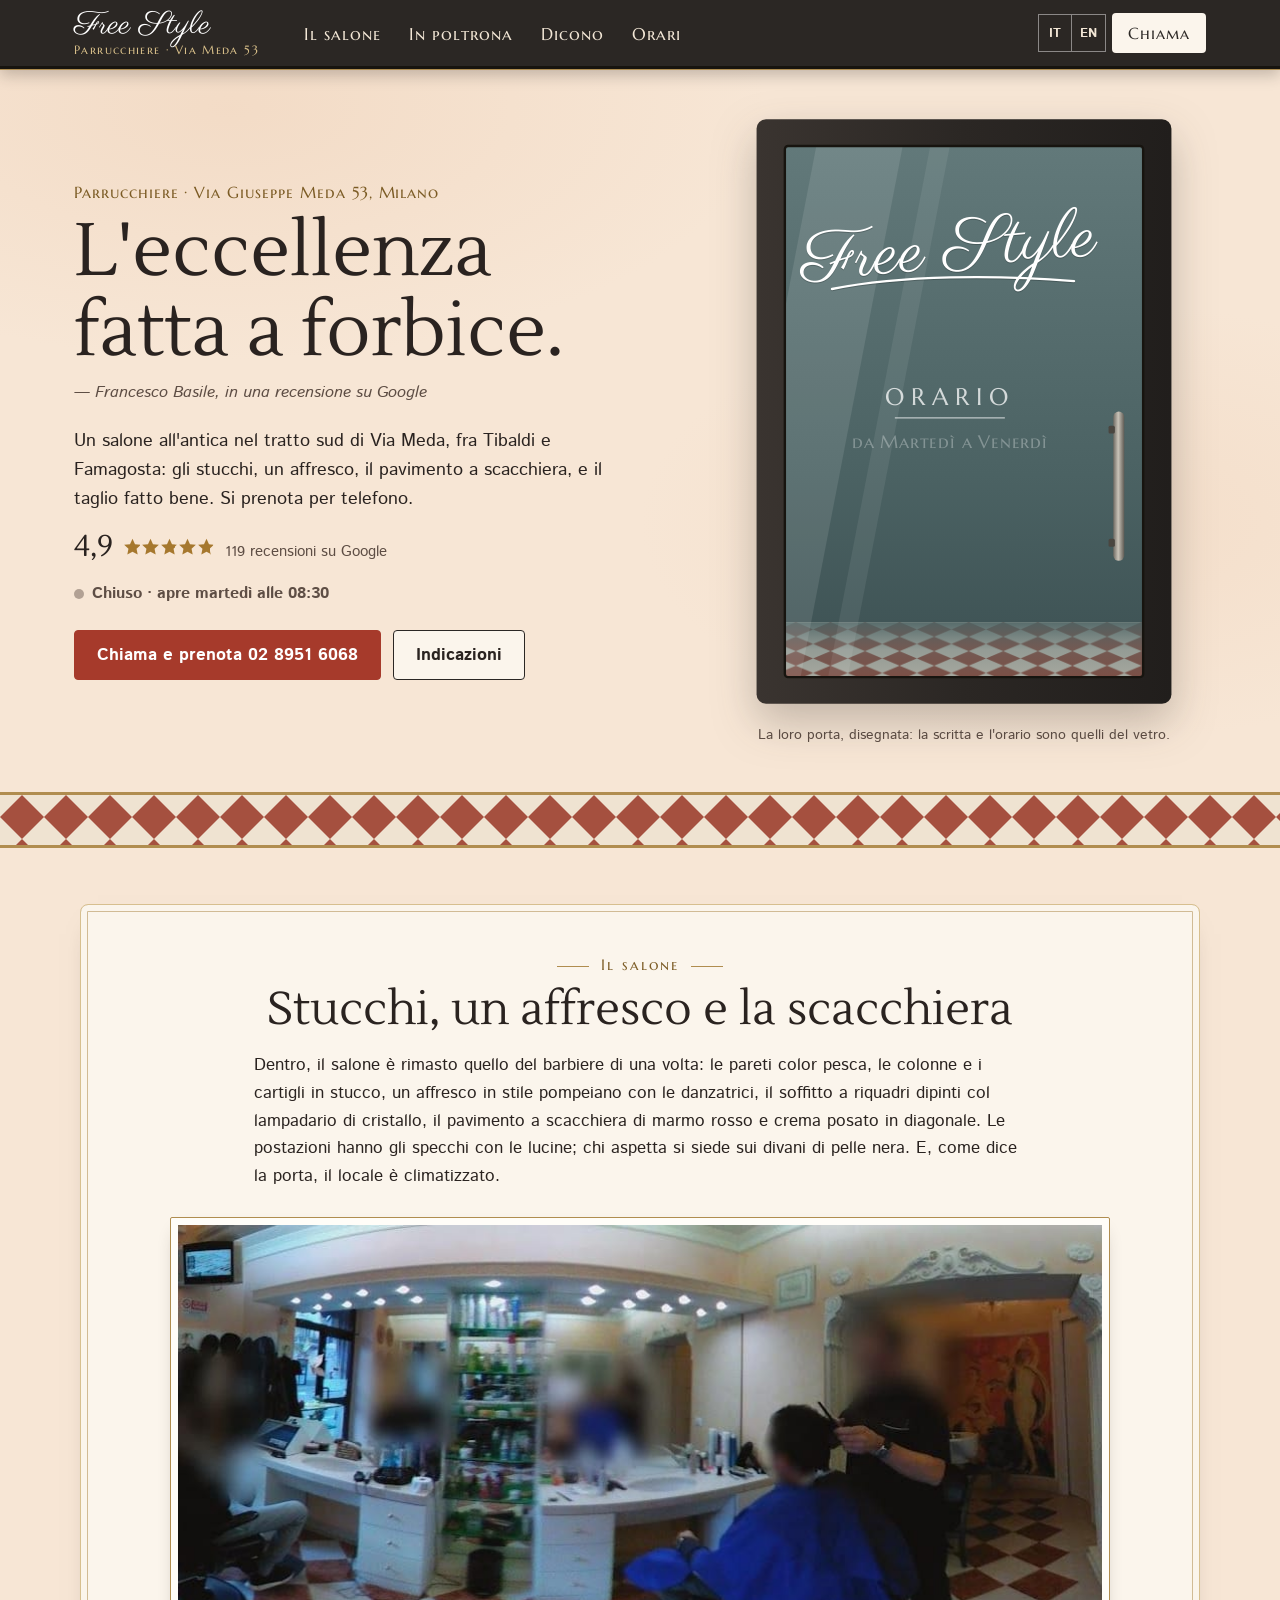
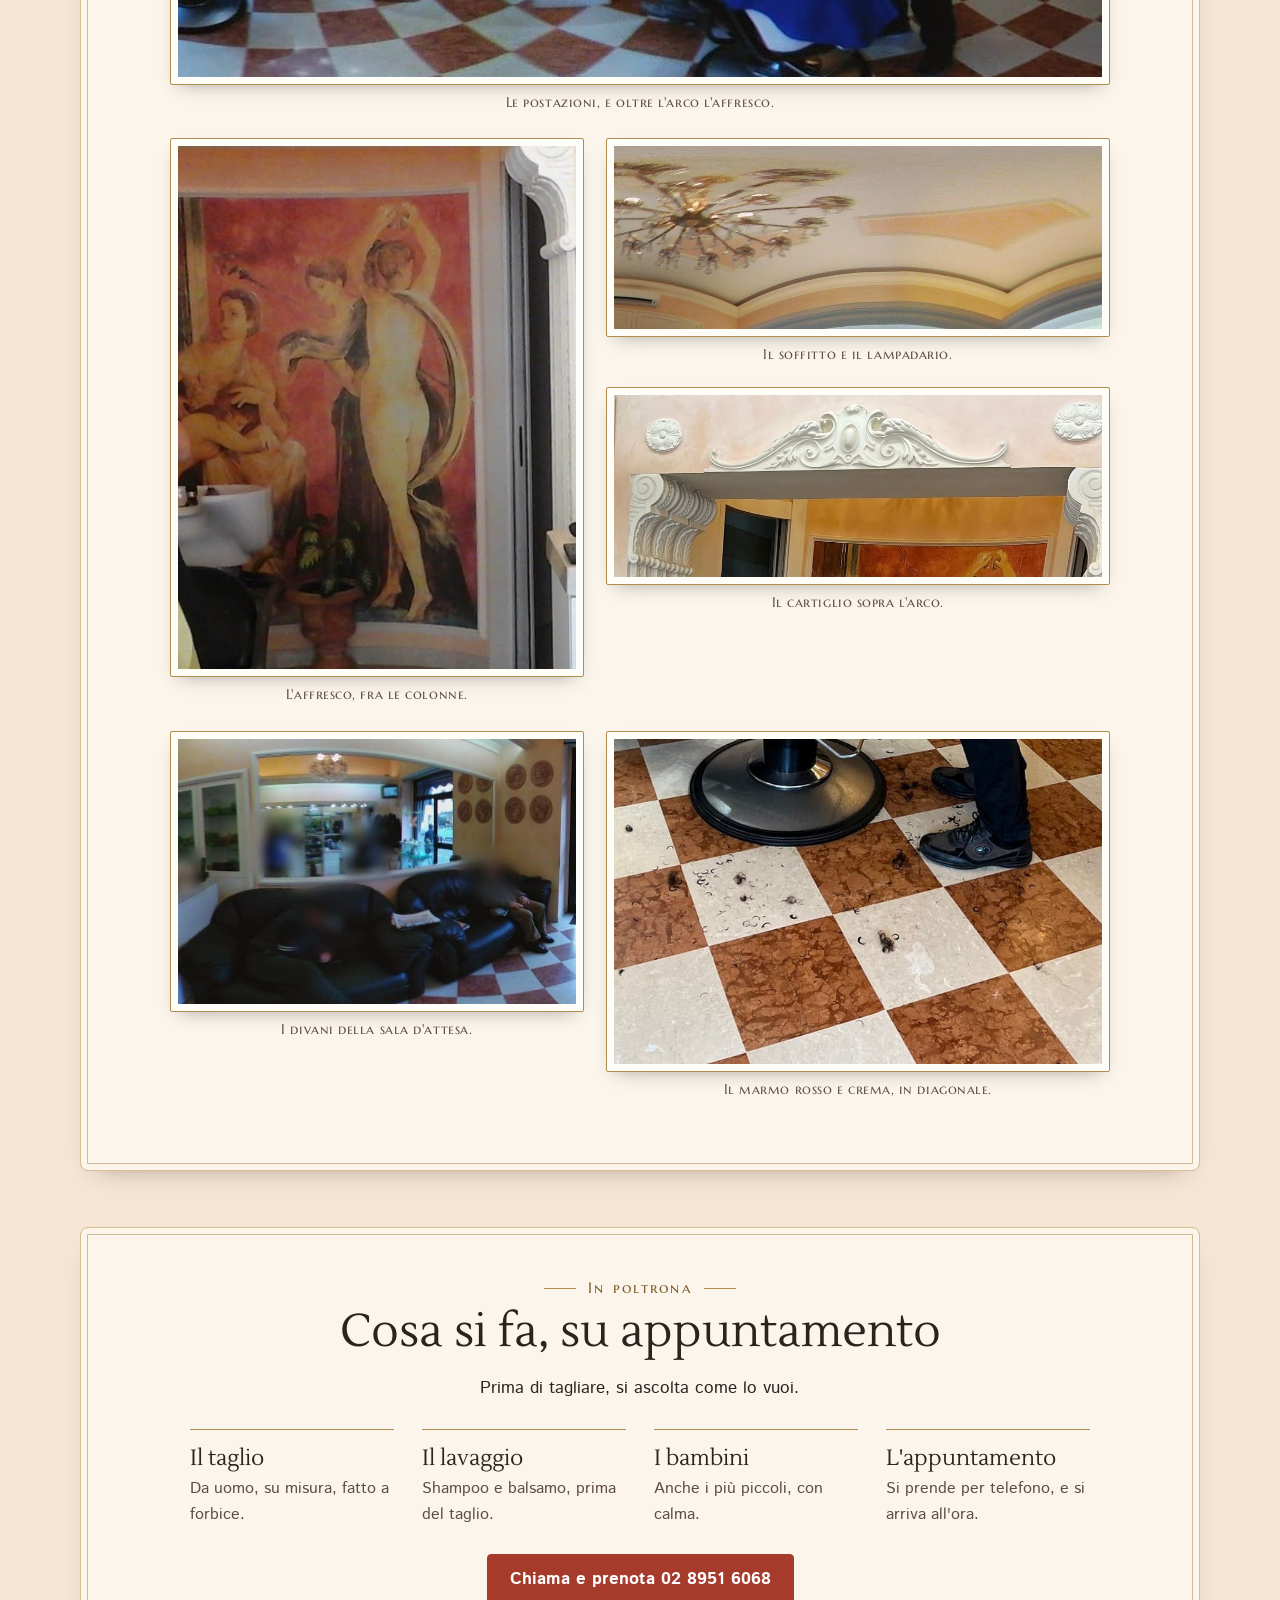
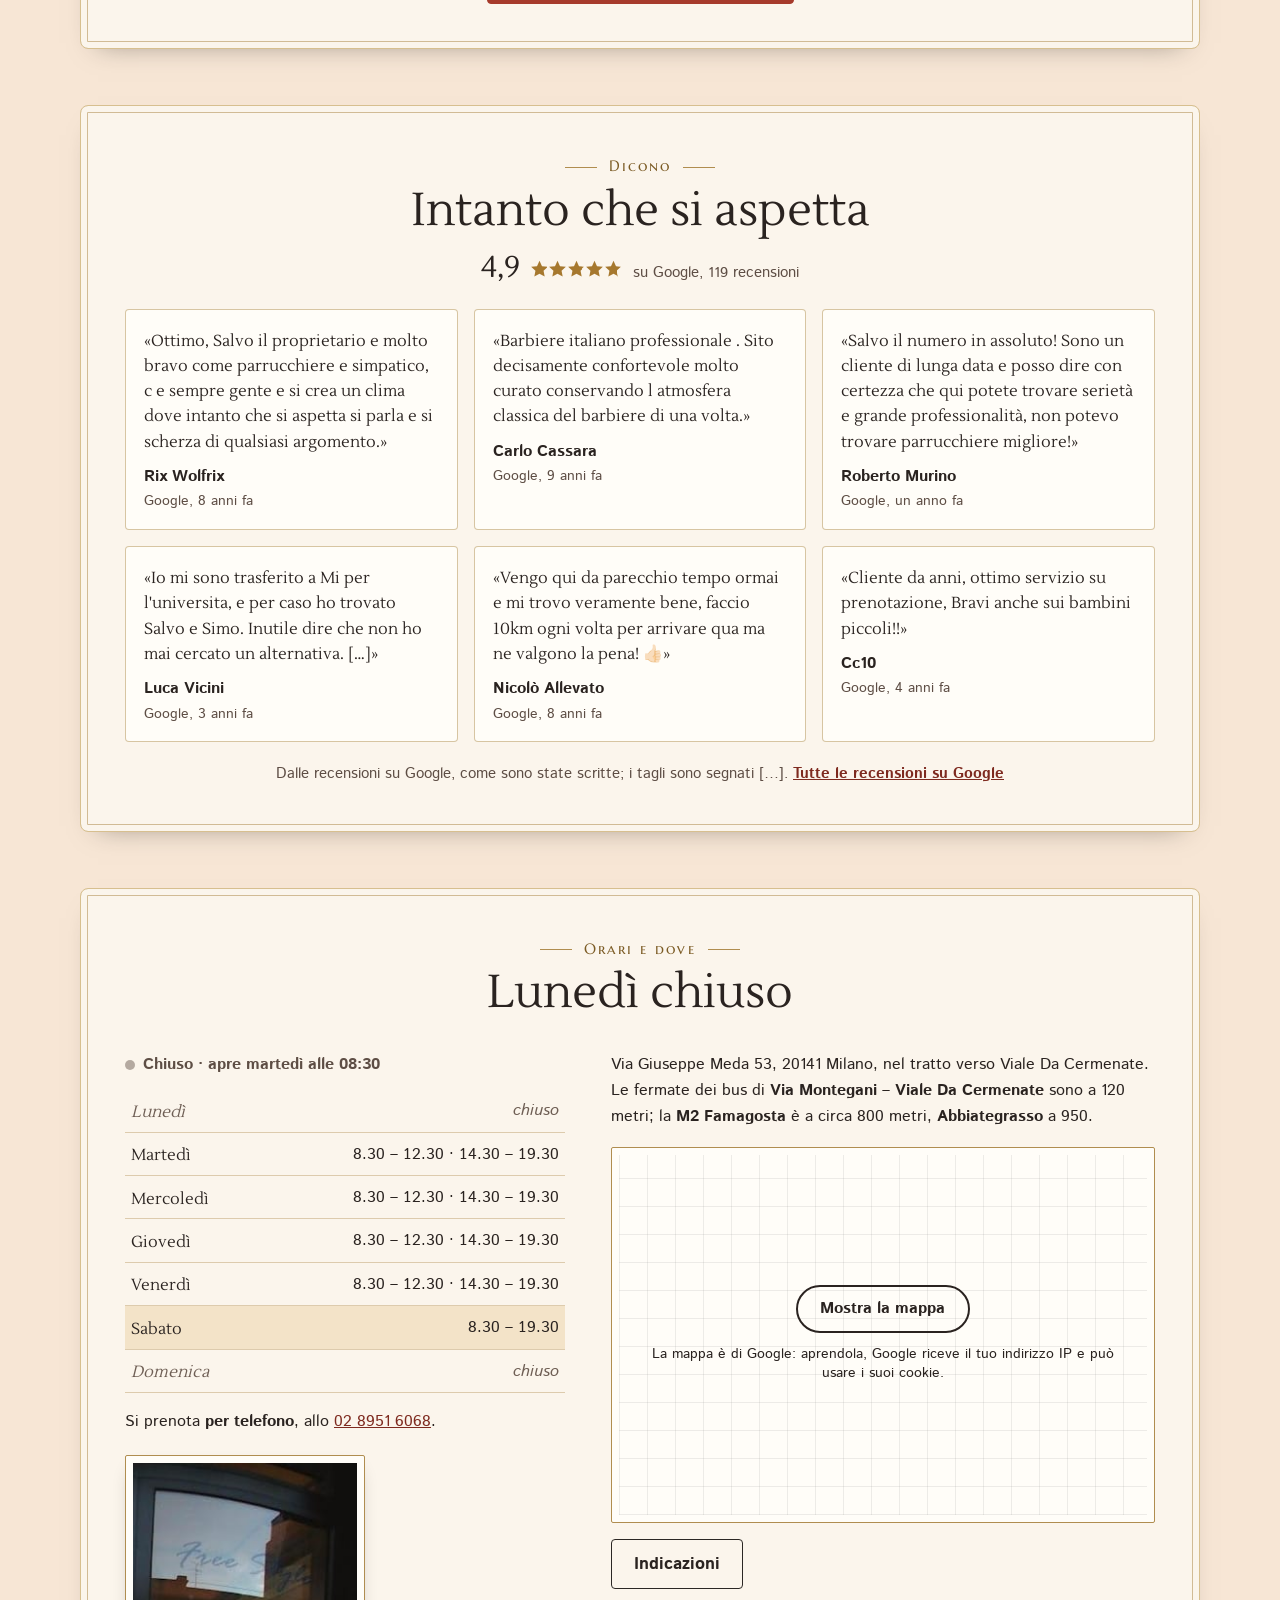
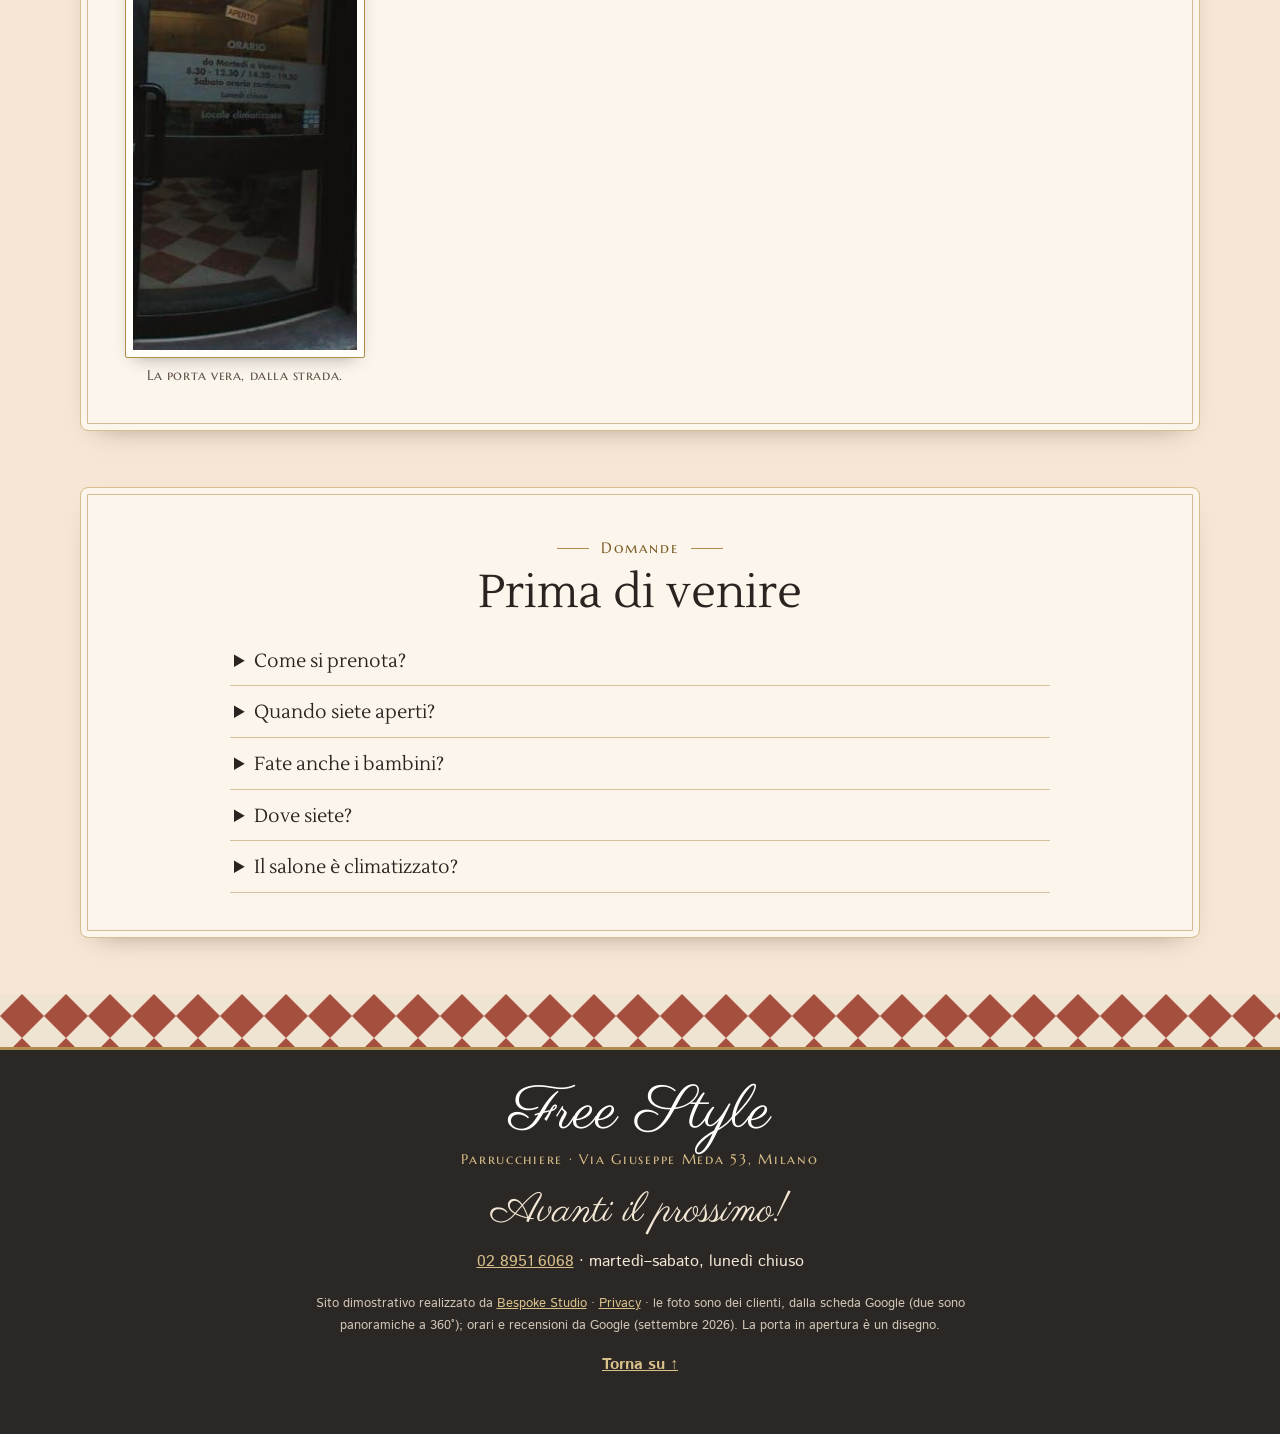
==== commit aebbef24: "Privacy e pulizia: caratteri sul sito, mappa al clic, informativa, noindex - caratteri copiati nel s" ====
--- a/index.html
+++ b/index.html
@@ -3,6 +3,7 @@
 <head>
 <meta charset="utf-8">
 <meta name="viewport" content="width=device-width, initial-scale=1">
+<meta name="robots" content="noindex">
 <script>(function(){var r=document.documentElement;r.classList.remove('no-js');
 /* la firma: finché main.js non parte il vetro della porta è vuoto; se il codice non arriva, dopo 2,5 s va allo stato finale */
 try{if(!matchMedia('(prefers-reduced-motion: reduce)').matches){r.classList.add('firma-attesa');window.__attesaPorta=setTimeout(function(){r.classList.remove('firma-attesa')},2500)}}catch(e){}})()</script>
@@ -20,15 +21,64 @@
 <link rel="icon" href="img/favicon.svg" type="image/svg+xml">
 <link rel="icon" href="img/favicon-32.png" sizes="32x32" type="image/png">
 <link rel="apple-touch-icon" href="img/apple-touch-icon.png">
-<link rel="preconnect" href="https://fonts.googleapis.com">
-<link rel="preconnect" href="https://fonts.gstatic.com" crossorigin>
-<link href="https://fonts.googleapis.com/css2?family=Istok+Web:ital,wght@0,400;0,700;1,400&amp;family=Lustria&amp;family=Marcellus+SC&amp;family=Parisienne&amp;display=swap" rel="stylesheet">
+<link rel="stylesheet" href="fonts/fonts.css?v=1">
 <link rel="stylesheet" href="css/styles.css?v=1">
 <script src="https://cdn.jsdelivr.net/npm/gsap@3.12.5/dist/gsap.min.js" defer></script>
 <script src="https://cdn.jsdelivr.net/npm/gsap@3.12.5/dist/ScrollTrigger.min.js" defer></script>
 <script src="js/main.js?v=1" defer></script>
 <script type="application/ld+json">
-{"@context":"https://schema.org","@type":"HairSalon","name":"Free Style Milano","description":"Parrucchiere in Via Giuseppe Meda 53 a Milano, tra Tibaldi e Famagosta: il taglio a forbice, il lavaggio, i bambini, in un salone all'antica.","url":"https://rotenzark.github.io/free-style-via-meda/","image":"https://rotenzark.github.io/free-style-via-meda/img/og.jpg","telephone":"+39 02 8951 6068","address":{"@type":"PostalAddress","streetAddress":"Via Giuseppe Meda 53","postalCode":"20141","addressLocality":"Milano","addressRegion":"MI","addressCountry":"IT"},"geo":{"@type":"GeoCoordinates","latitude":45.43853,"longitude":9.17855},"openingHoursSpecification":[{"@type":"OpeningHoursSpecification","dayOfWeek":["Tuesday","Wednesday","Thursday","Friday"],"opens":"08:30","closes":"12:30"},{"@type":"OpeningHoursSpecification","dayOfWeek":["Tuesday","Wednesday","Thursday","Friday"],"opens":"14:30","closes":"19:30"},{"@type":"OpeningHoursSpecification","dayOfWeek":"Saturday","opens":"08:30","closes":"19:30"}],"aggregateRating":{"@type":"AggregateRating","ratingValue":"4.9","reviewCount":"119","bestRating":"5"}}
+{
+  "@context": "https://schema.org",
+  "@type": "HairSalon",
+  "name": "Free Style Milano",
+  "description": "Parrucchiere in Via Giuseppe Meda 53 a Milano, tra Tibaldi e Famagosta: il taglio a forbice, il lavaggio, i bambini, in un salone all'antica.",
+  "url": "https://rotenzark.github.io/free-style-via-meda/",
+  "image": "https://rotenzark.github.io/free-style-via-meda/img/og.jpg",
+  "telephone": "+39 02 8951 6068",
+  "address": {
+    "@type": "PostalAddress",
+    "streetAddress": "Via Giuseppe Meda 53",
+    "postalCode": "20141",
+    "addressLocality": "Milano",
+    "addressRegion": "MI",
+    "addressCountry": "IT"
+  },
+  "geo": {
+    "@type": "GeoCoordinates",
+    "latitude": 45.43853,
+    "longitude": 9.17855
+  },
+  "openingHoursSpecification": [
+    {
+      "@type": "OpeningHoursSpecification",
+      "dayOfWeek": [
+        "Tuesday",
+        "Wednesday",
+        "Thursday",
+        "Friday"
+      ],
+      "opens": "08:30",
+      "closes": "12:30"
+    },
+    {
+      "@type": "OpeningHoursSpecification",
+      "dayOfWeek": [
+        "Tuesday",
+        "Wednesday",
+        "Thursday",
+        "Friday"
+      ],
+      "opens": "14:30",
+      "closes": "19:30"
+    },
+    {
+      "@type": "OpeningHoursSpecification",
+      "dayOfWeek": "Saturday",
+      "opens": "08:30",
+      "closes": "19:30"
+    }
+  ]
+}
 </script>
 <script type="application/ld+json">
 {"@context":"https://schema.org","@type":"FAQPage","mainEntity":[
@@ -172,12 +222,12 @@
     <h2 id="diconoT" class="riquadro__titolo" data-i18n="r.titolo">Intanto che si aspetta</h2>
     <p class="voto voto--centro"><b class="voto__n">4,9</b> <span class="stelle" aria-hidden="true" style="--voto:.98"></span> <span class="voto__su" data-i18n="r.voto">su Google, 119 recensioni</span></p>
     <ul class="recensioni">
-      <li class="recensione reveal"><p class="recensione__testo">«Ottimo, Salvo il proprietario e molto bravo come parrucchiere e simpatico, c e sempre gente e si crea un clima dove intanto che si aspetta si parla e si scherza di qualsiasi argomento.»</p><p class="recensione__chi"><b>Rix Wolfrix</b> <span data-i18n="r.a8">Google, 8 anni fa</span></p></li>
-      <li class="recensione reveal"><p class="recensione__testo">«Barbiere italiano professionale . Sito decisamente confortevole molto curato conservando l atmosfera classica del barbiere di una volta.»</p><p class="recensione__chi"><b>Carlo Cassara</b> <span data-i18n="r.a9">Google, 9 anni fa</span></p></li>
-      <li class="recensione reveal"><p class="recensione__testo">«Salvo il numero in assoluto! Sono un cliente di lunga data e posso dire con certezza che qui potete trovare serietà e grande professionalità, non potevo trovare parrucchiere migliore!»</p><p class="recensione__chi"><b>Roberto Murino</b> <span data-i18n="r.a1">Google, un anno fa</span></p></li>
-      <li class="recensione reveal"><p class="recensione__testo">«Io mi sono trasferito a Mi per l'universita, e per caso ho trovato Salvo e Simo. Inutile dire che non ho mai cercato un alternativa. […]»</p><p class="recensione__chi"><b>Luca Vicini</b> <span data-i18n="r.a3">Google, 3 anni fa</span></p></li>
-      <li class="recensione reveal"><p class="recensione__testo">«Vengo qui da parecchio tempo ormai e mi trovo veramente bene, faccio 10km ogni volta per arrivare qua ma ne valgono la pena! 👍🏻»</p><p class="recensione__chi"><b>Nicolò Allevato</b> <span data-i18n="r.a8">Google, 8 anni fa</span></p></li>
-      <li class="recensione reveal"><p class="recensione__testo">«Cliente da anni, ottimo servizio su prenotazione, Bravi anche sui bambini piccoli!!»</p><p class="recensione__chi"><b>Cc10</b> <span data-i18n="r.a4">Google, 4 anni fa</span></p></li>
+      <li class="recensione reveal"><p lang="it" class="recensione__testo">«Ottimo, Salvo il proprietario e molto bravo come parrucchiere e simpatico, c e sempre gente e si crea un clima dove intanto che si aspetta si parla e si scherza di qualsiasi argomento.»</p><p class="recensione__chi"><b>Rix Wolfrix</b> <span data-i18n="r.a8">Google, 8 anni fa</span></p></li>
+      <li class="recensione reveal"><p lang="it" class="recensione__testo">«Barbiere italiano professionale . Sito decisamente confortevole molto curato conservando l atmosfera classica del barbiere di una volta.»</p><p class="recensione__chi"><b>Carlo Cassara</b> <span data-i18n="r.a9">Google, 9 anni fa</span></p></li>
+      <li class="recensione reveal"><p lang="it" class="recensione__testo">«Salvo il numero in assoluto! Sono un cliente di lunga data e posso dire con certezza che qui potete trovare serietà e grande professionalità, non potevo trovare parrucchiere migliore!»</p><p class="recensione__chi"><b>Roberto Murino</b> <span data-i18n="r.a1">Google, un anno fa</span></p></li>
+      <li class="recensione reveal"><p lang="it" class="recensione__testo">«Io mi sono trasferito a Mi per l'universita, e per caso ho trovato Salvo e Simo. Inutile dire che non ho mai cercato un alternativa. […]»</p><p class="recensione__chi"><b>Luca Vicini</b> <span data-i18n="r.a3">Google, 3 anni fa</span></p></li>
+      <li class="recensione reveal"><p lang="it" class="recensione__testo">«Vengo qui da parecchio tempo ormai e mi trovo veramente bene, faccio 10km ogni volta per arrivare qua ma ne valgono la pena! 👍🏻»</p><p class="recensione__chi"><b>Nicolò Allevato</b> <span data-i18n="r.a8">Google, 8 anni fa</span></p></li>
+      <li class="recensione reveal"><p lang="it" class="recensione__testo">«Cliente da anni, ottimo servizio su prenotazione, Bravi anche sui bambini piccoli!!»</p><p class="recensione__chi"><b>Cc10</b> <span data-i18n="r.a4">Google, 4 anni fa</span></p></li>
     </ul>
     <p class="dicono__nota"><span data-i18n="r.nota">Dalle recensioni su Google, come sono state scritte; i tagli sono segnati […].</span> <a href="https://www.google.com/maps/search/?api=1&amp;query=Free+Style+Milano%2C+Via+Giuseppe+Meda+53%2C+Milano" target="_blank" rel="noopener" data-i18n="r.tutte">Tutte le recensioni su Google</a></p>
   </section>
@@ -207,7 +257,7 @@
       <div>
         <p data-i18n="o.dove">Via Giuseppe Meda 53, 20141 Milano, nel tratto verso Viale Da Cermenate. Le fermate dei bus di <b>Via Montegani – Viale Da Cermenate</b> sono a 120 metri; la <b>M2 Famagosta</b> è a circa 800 metri, <b>Abbiategrasso</b> a 950.</p>
         <div class="mappa reveal">
-          <iframe title="Mappa: Free Style Milano, Via Giuseppe Meda 53, Milano" data-i18n-title="o.mappa" src="https://maps.google.com/maps?q=Free%20Style%20Milano%2C%20Via%20Giuseppe%20Meda%2053%2C%20Milano&amp;z=16&amp;output=embed" width="600" height="360" loading="lazy" referrerpolicy="no-referrer-when-downgrade"></iframe>
+          <div class="mappa-clic" data-mappa-clic style="--mappa-h: 360px"><template><iframe title="Mappa: Free Style Milano, Via Giuseppe Meda 53, Milano" data-i18n-title="o.mappa" src="https://maps.google.com/maps?q=Free%20Style%20Milano%2C%20Via%20Giuseppe%20Meda%2053%2C%20Milano&amp;z=16&amp;output=embed" width="600" height="360" loading="lazy" referrerpolicy="no-referrer-when-downgrade"></iframe></template><div class="mappa-clic__velo"><a class="mappa-clic__btn" href="https://www.google.com/maps/dir/?api=1&amp;destination=Free+Style+Milano%2C+Via+Giuseppe+Meda+53%2C+Milano" target="_blank" rel="noopener">Mostra la mappa</a><p class="mappa-clic__nota">La mappa è di Google: aprendola, Google riceve il tuo indirizzo IP e può usare i suoi cookie.</p></div></div>
         </div>
         <p class="orari__azioni"><a class="bottone" href="https://www.google.com/maps/dir/?api=1&amp;destination=Free+Style+Milano%2C+Via+Giuseppe+Meda+53%2C+Milano" target="_blank" rel="noopener" data-i18n="h.indicazioni">Indicazioni</a></p>
       </div>
@@ -236,7 +286,7 @@
     <p class="piede__sotto" data-i18n="z.sotto">Parrucchiere · Via Giuseppe Meda 53, Milano</p>
     <p class="piede__frase" data-i18n="z.frase">Avanti il prossimo!</p>
     <p class="piede__dove"><a href="tel:+390289516068" class="intero">02 8951 6068</a> · <span data-i18n="z.orario">martedì–sabato, lunedì chiuso</span></p>
-    <p class="piede__cred" data-i18n="z.cred">Sito dimostrativo realizzato da <a href="https://bespokestud.io" rel="noopener">Bespoke Studio</a> · le foto sono dei clienti, dalla scheda Google (due sono panoramiche a 360°); orari e recensioni da Google (settembre 2026). La porta in apertura è un disegno.</p>
+    <p class="piede__cred" data-i18n="z.cred">Sito dimostrativo realizzato da <a href="https://bespokestud.io" rel="noopener">Bespoke Studio</a> · <a href="privacy.html">Privacy</a> · le foto sono dei clienti, dalla scheda Google (due sono panoramiche a 360°); orari e recensioni da Google (settembre 2026). La porta in apertura è un disegno.</p>
     <p><a class="piede__su" href="#inizio" data-i18n="z.su">Torna su ↑</a></p>
   </div>
 </footer>
@@ -251,5 +301,6 @@
   <img id="lightboxImg" src="" alt="">
 </div>
 
+<script src="js/mappa-clic.js?v=1" defer></script>
 </body>
 </html>
--- a/fonts/fonts.css
+++ b/fonts/fonts.css
@@ -0,0 +1,154 @@
+/* Caratteri ospitati sul sito: nessuna richiesta a Google Fonts o Fontshare (giro privacy 1/10/2026). Licenze in LICENSE.txt. */
+/* cyrillic-ext */
+@font-face {
+  font-family: 'Istok Web';
+  font-style: italic;
+  font-weight: 400;
+  font-display: swap;
+  src: url(istokweb-v26-3qTpojGmgSyUukBzKslpA1tw3kYoaQ.woff2) format('woff2');
+  unicode-range: U+0460-052F, U+1C80-1C8A, U+20B4, U+2DE0-2DFF, U+A640-A69F, U+FE2E-FE2F;
+}
+/* cyrillic */
+@font-face {
+  font-family: 'Istok Web';
+  font-style: italic;
+  font-weight: 400;
+  font-display: swap;
+  src: url(istokweb-v26-3qTpojGmgSyUukBzKslpA1t53kYoaQ.woff2) format('woff2');
+  unicode-range: U+0301, U+0400-045F, U+0490-0491, U+04B0-04B1, U+2116;
+}
+/* latin-ext */
+@font-face {
+  font-family: 'Istok Web';
+  font-style: italic;
+  font-weight: 400;
+  font-display: swap;
+  src: url(istokweb-v26-3qTpojGmgSyUukBzKslpA1tz3kYoaQ.woff2) format('woff2');
+  unicode-range: U+0100-02BA, U+02BD-02C5, U+02C7-02CC, U+02CE-02D7, U+02DD-02FF, U+0304, U+0308, U+0329, U+1D00-1DBF, U+1E00-1E9F, U+1EF2-1EFF, U+2020, U+20A0-20AB, U+20AD-20C0, U+2113, U+2C60-2C7F, U+A720-A7FF;
+}
+/* latin */
+@font-face {
+  font-family: 'Istok Web';
+  font-style: italic;
+  font-weight: 400;
+  font-display: swap;
+  src: url(istokweb-v26-3qTpojGmgSyUukBzKslpA1t93kY.woff2) format('woff2');
+  unicode-range: U+0000-00FF, U+0131, U+0152-0153, U+02BB-02BC, U+02C6, U+02DA, U+02DC, U+0304, U+0308, U+0329, U+2000-206F, U+20AC, U+2122, U+2191, U+2193, U+2212, U+2215, U+FEFF, U+FFFD;
+}
+/* cyrillic-ext */
+@font-face {
+  font-family: 'Istok Web';
+  font-style: normal;
+  font-weight: 400;
+  font-display: swap;
+  src: url(istokweb-v26-3qTvojGmgSyUukBzKslpC2t_xkI.woff2) format('woff2');
+  unicode-range: U+0460-052F, U+1C80-1C8A, U+20B4, U+2DE0-2DFF, U+A640-A69F, U+FE2E-FE2F;
+}
+/* cyrillic */
+@font-face {
+  font-family: 'Istok Web';
+  font-style: normal;
+  font-weight: 400;
+  font-display: swap;
+  src: url(istokweb-v26-3qTvojGmgSyUukBzKslpAmt_xkI.woff2) format('woff2');
+  unicode-range: U+0301, U+0400-045F, U+0490-0491, U+04B0-04B1, U+2116;
+}
+/* latin-ext */
+@font-face {
+  font-family: 'Istok Web';
+  font-style: normal;
+  font-weight: 400;
+  font-display: swap;
+  src: url(istokweb-v26-3qTvojGmgSyUukBzKslpCGt_xkI.woff2) format('woff2');
+  unicode-range: U+0100-02BA, U+02BD-02C5, U+02C7-02CC, U+02CE-02D7, U+02DD-02FF, U+0304, U+0308, U+0329, U+1D00-1DBF, U+1E00-1E9F, U+1EF2-1EFF, U+2020, U+20A0-20AB, U+20AD-20C0, U+2113, U+2C60-2C7F, U+A720-A7FF;
+}
+/* latin */
+@font-face {
+  font-family: 'Istok Web';
+  font-style: normal;
+  font-weight: 400;
+  font-display: swap;
+  src: url(istokweb-v26-3qTvojGmgSyUukBzKslpBmt_.woff2) format('woff2');
+  unicode-range: U+0000-00FF, U+0131, U+0152-0153, U+02BB-02BC, U+02C6, U+02DA, U+02DC, U+0304, U+0308, U+0329, U+2000-206F, U+20AC, U+2122, U+2191, U+2193, U+2212, U+2215, U+FEFF, U+FFFD;
+}
+/* cyrillic-ext */
+@font-face {
+  font-family: 'Istok Web';
+  font-style: normal;
+  font-weight: 700;
+  font-display: swap;
+  src: url(istokweb-v26-3qTqojGmgSyUukBzKslhvU5q9GMVUBc.woff2) format('woff2');
+  unicode-range: U+0460-052F, U+1C80-1C8A, U+20B4, U+2DE0-2DFF, U+A640-A69F, U+FE2E-FE2F;
+}
+/* cyrillic */
+@font-face {
+  font-family: 'Istok Web';
+  font-style: normal;
+  font-weight: 700;
+  font-display: swap;
+  src: url(istokweb-v26-3qTqojGmgSyUukBzKslhvU5q_WMVUBc.woff2) format('woff2');
+  unicode-range: U+0301, U+0400-045F, U+0490-0491, U+04B0-04B1, U+2116;
+}
+/* latin-ext */
+@font-face {
+  font-family: 'Istok Web';
+  font-style: normal;
+  font-weight: 700;
+  font-display: swap;
+  src: url(istokweb-v26-3qTqojGmgSyUukBzKslhvU5q92MVUBc.woff2) format('woff2');
+  unicode-range: U+0100-02BA, U+02BD-02C5, U+02C7-02CC, U+02CE-02D7, U+02DD-02FF, U+0304, U+0308, U+0329, U+1D00-1DBF, U+1E00-1E9F, U+1EF2-1EFF, U+2020, U+20A0-20AB, U+20AD-20C0, U+2113, U+2C60-2C7F, U+A720-A7FF;
+}
+/* latin */
+@font-face {
+  font-family: 'Istok Web';
+  font-style: normal;
+  font-weight: 700;
+  font-display: swap;
+  src: url(istokweb-v26-3qTqojGmgSyUukBzKslhvU5q-WMV.woff2) format('woff2');
+  unicode-range: U+0000-00FF, U+0131, U+0152-0153, U+02BB-02BC, U+02C6, U+02DA, U+02DC, U+0304, U+0308, U+0329, U+2000-206F, U+20AC, U+2122, U+2191, U+2193, U+2212, U+2215, U+FEFF, U+FFFD;
+}
+/* latin */
+@font-face {
+  font-family: 'Lustria';
+  font-style: normal;
+  font-weight: 400;
+  font-display: swap;
+  src: url(lustria-v14-9oRONYodvDEyjuhOnC8zMw.woff2) format('woff2');
+  unicode-range: U+0000-00FF, U+0131, U+0152-0153, U+02BB-02BC, U+02C6, U+02DA, U+02DC, U+0304, U+0308, U+0329, U+2000-206F, U+20AC, U+2122, U+2191, U+2193, U+2212, U+2215, U+FEFF, U+FFFD;
+}
+/* latin-ext */
+@font-face {
+  font-family: 'Marcellus SC';
+  font-style: normal;
+  font-weight: 400;
+  font-display: swap;
+  src: url(marcellussc-v14-ke8iOgUHP1dg-Rmi6RWjbLE_iNacKKg.woff2) format('woff2');
+  unicode-range: U+0100-02BA, U+02BD-02C5, U+02C7-02CC, U+02CE-02D7, U+02DD-02FF, U+0304, U+0308, U+0329, U+1D00-1DBF, U+1E00-1E9F, U+1EF2-1EFF, U+2020, U+20A0-20AB, U+20AD-20C0, U+2113, U+2C60-2C7F, U+A720-A7FF;
+}
+/* latin */
+@font-face {
+  font-family: 'Marcellus SC';
+  font-style: normal;
+  font-weight: 400;
+  font-display: swap;
+  src: url(marcellussc-v14-ke8iOgUHP1dg-Rmi6RWjbLE_htac.woff2) format('woff2');
+  unicode-range: U+0000-00FF, U+0131, U+0152-0153, U+02BB-02BC, U+02C6, U+02DA, U+02DC, U+0304, U+0308, U+0329, U+2000-206F, U+20AC, U+2122, U+2191, U+2193, U+2212, U+2215, U+FEFF, U+FFFD;
+}
+/* latin-ext */
+@font-face {
+  font-family: 'Parisienne';
+  font-style: normal;
+  font-weight: 400;
+  font-display: swap;
+  src: url(parisienne-v14-E21i_d3kivvAkxhLEVZpQyZwD9Ku.woff2) format('woff2');
+  unicode-range: U+0100-02BA, U+02BD-02C5, U+02C7-02CC, U+02CE-02D7, U+02DD-02FF, U+0304, U+0308, U+0329, U+1D00-1DBF, U+1E00-1E9F, U+1EF2-1EFF, U+2020, U+20A0-20AB, U+20AD-20C0, U+2113, U+2C60-2C7F, U+A720-A7FF;
+}
+/* latin */
+@font-face {
+  font-family: 'Parisienne';
+  font-style: normal;
+  font-weight: 400;
+  font-display: swap;
+  src: url(parisienne-v14-E21i_d3kivvAkxhLEVZpQyhwDw.woff2) format('woff2');
+  unicode-range: U+0000-00FF, U+0131, U+0152-0153, U+02BB-02BC, U+02C6, U+02DA, U+02DC, U+0304, U+0308, U+0329, U+2000-206F, U+20AC, U+2122, U+2191, U+2193, U+2212, U+2215, U+FEFF, U+FFFD;
+}
--- a/css/styles.css
+++ b/css/styles.css
@@ -244,3 +244,12 @@
 .porta__ventosa { fill: #D8D3CA; stroke: #8A857C; stroke-width: 2; }
 .firma-attesa .porta__svg .porta__scritta, .firma-attesa .porta__svg .porta__adesivo, .firma-attesa .porta__svg .porta__cartello { opacity: 0; }
 /*/PORTA*/
+
+/*MAPPACLIC*/
+/* la mappa Google si carica solo al clic (giro privacy 1/10/2026) */
+.mappa-clic { display: flex; align-items: center; justify-content: center; width: 100%; height: 100%; min-height: var(--mappa-h, 320px); box-sizing: border-box; padding: 24px; text-align: center; background: repeating-linear-gradient(0deg, rgba(127, 127, 127, 0.14) 0 1px, transparent 1px 28px), repeating-linear-gradient(90deg, rgba(127, 127, 127, 0.14) 0 1px, transparent 1px 28px); }
+.mappa-clic__velo { display: flex; flex-direction: column; align-items: center; gap: 12px; max-width: 32em; }
+.mappa-clic__btn { display: inline-block; padding: 0.75em 1.4em; border: 2px solid currentColor; border-radius: 999px; color: inherit; font: inherit; font-weight: 600; line-height: 1.2; text-decoration: none; background: transparent; cursor: pointer; }
+.mappa-clic__btn:hover, .mappa-clic__btn:focus-visible { text-decoration: underline; }
+.mappa-clic__nota { margin: 0; font-size: 0.85em; line-height: 1.45; }
+/*/MAPPACLIC*/
